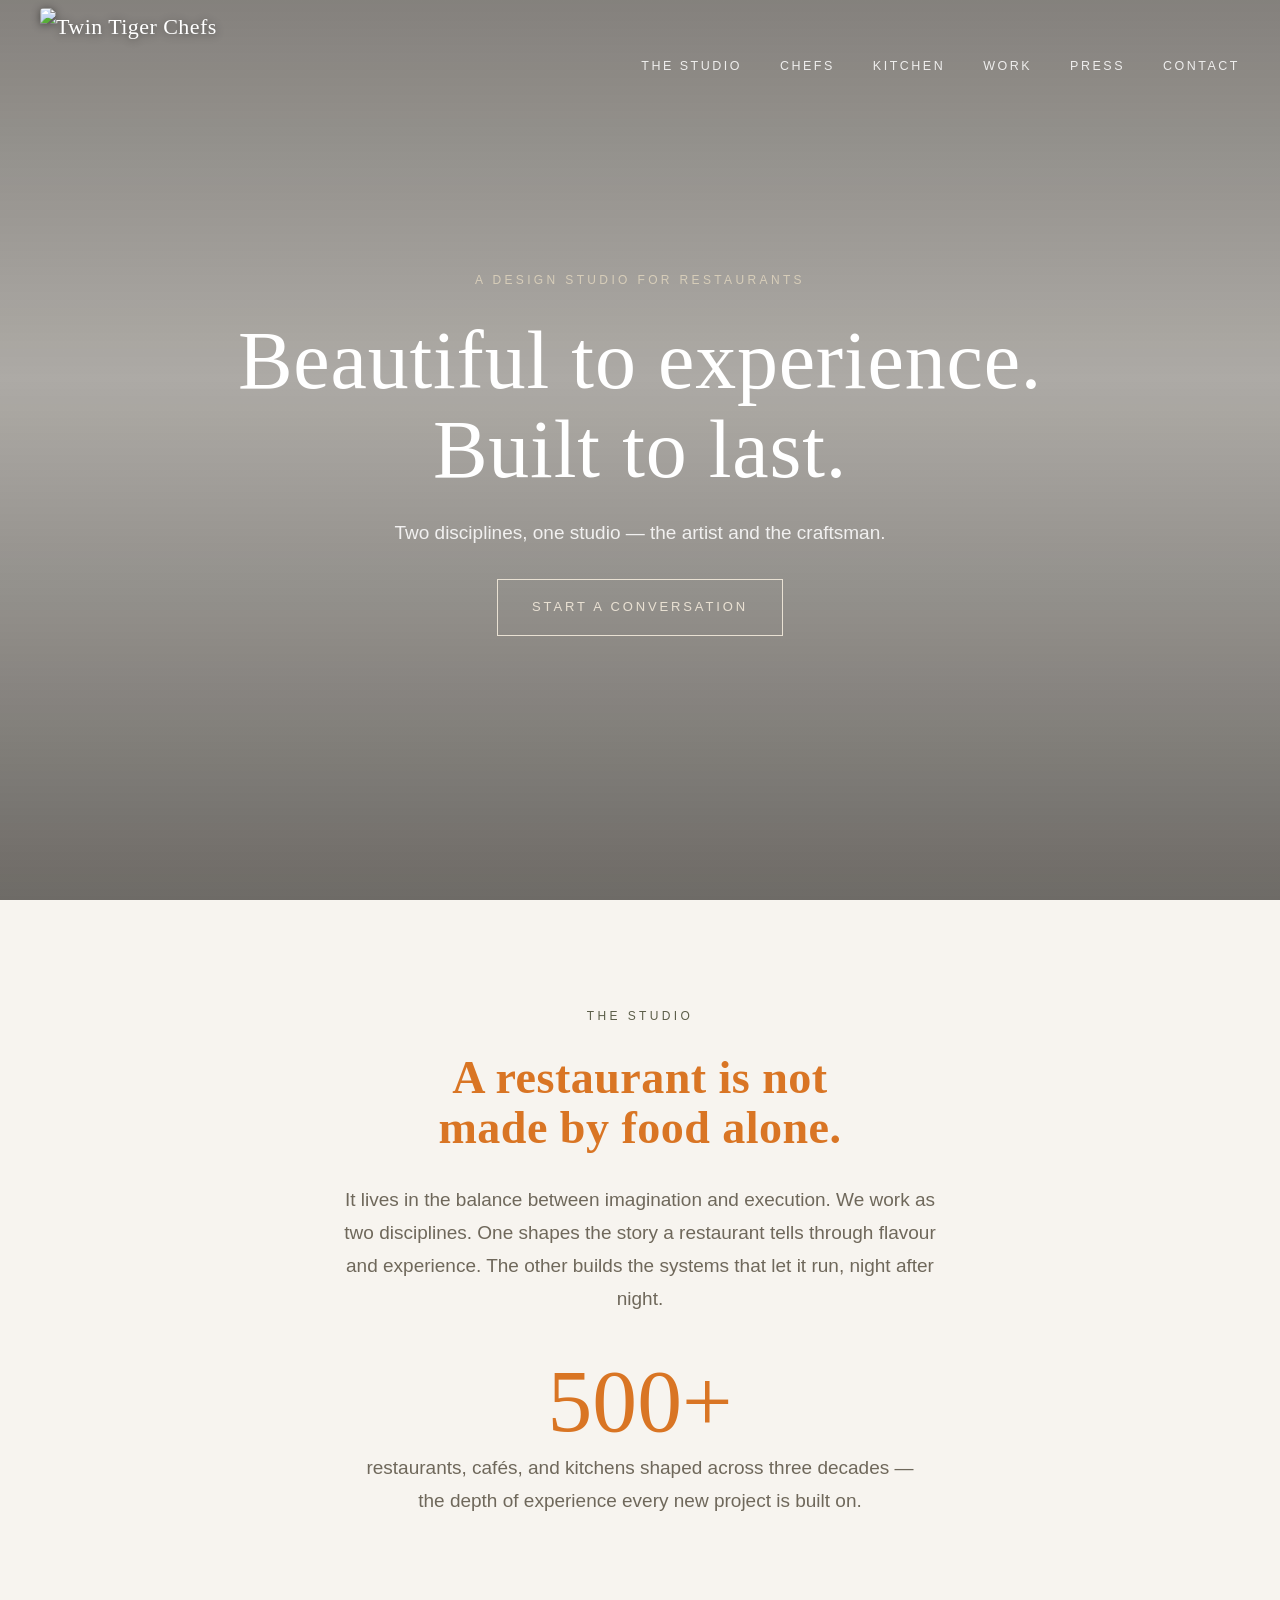
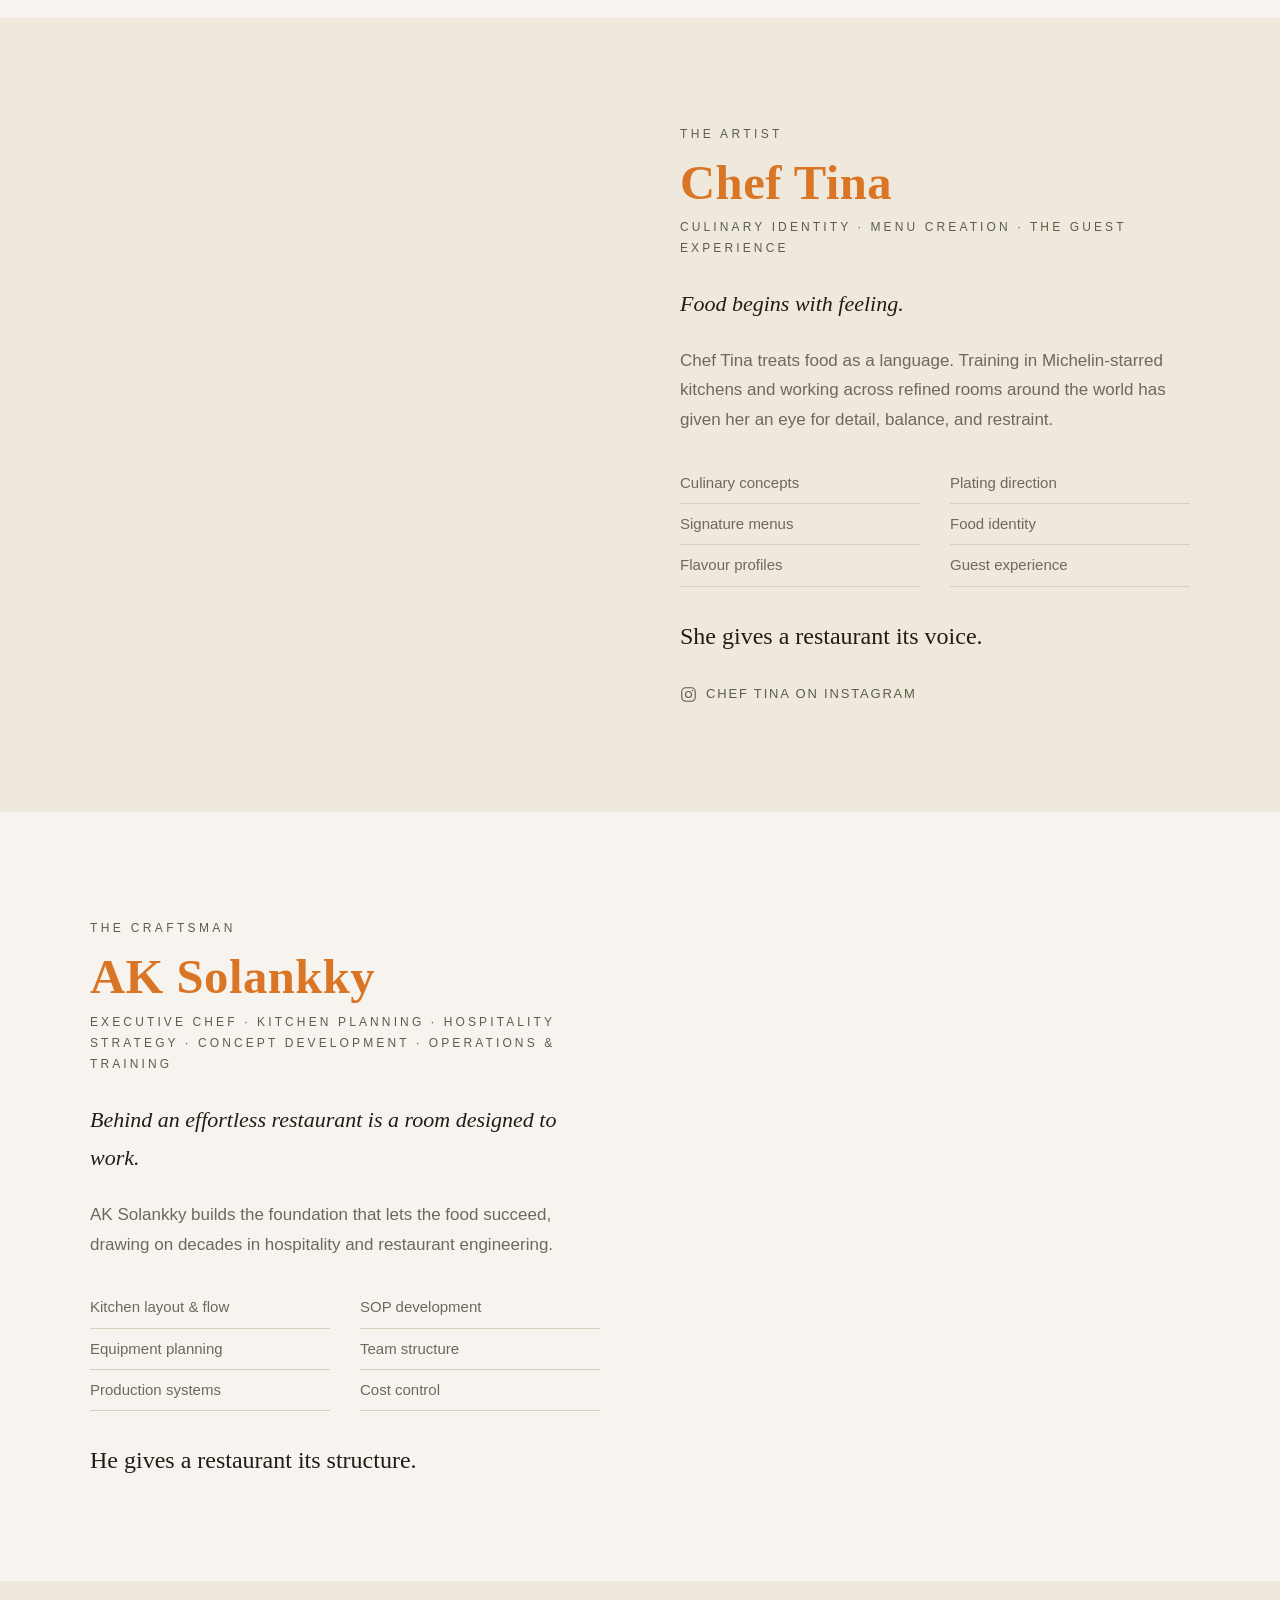
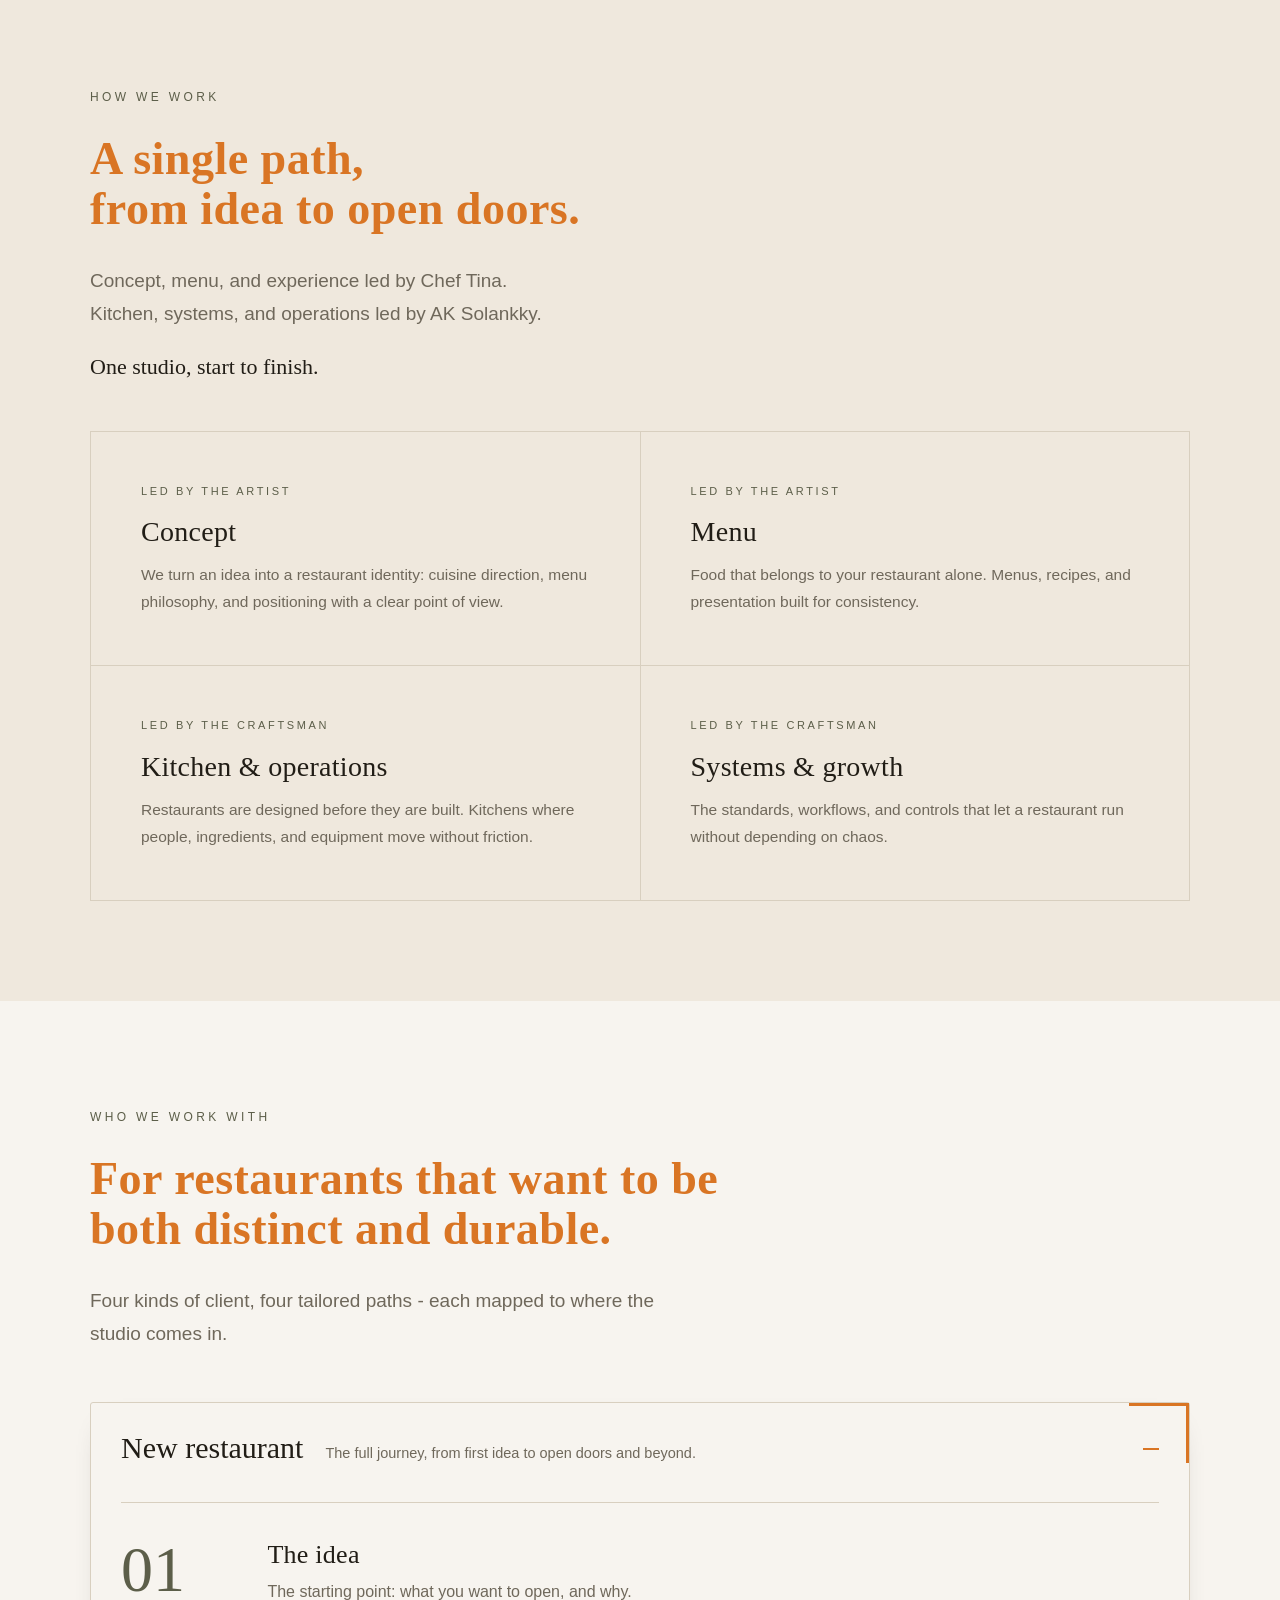
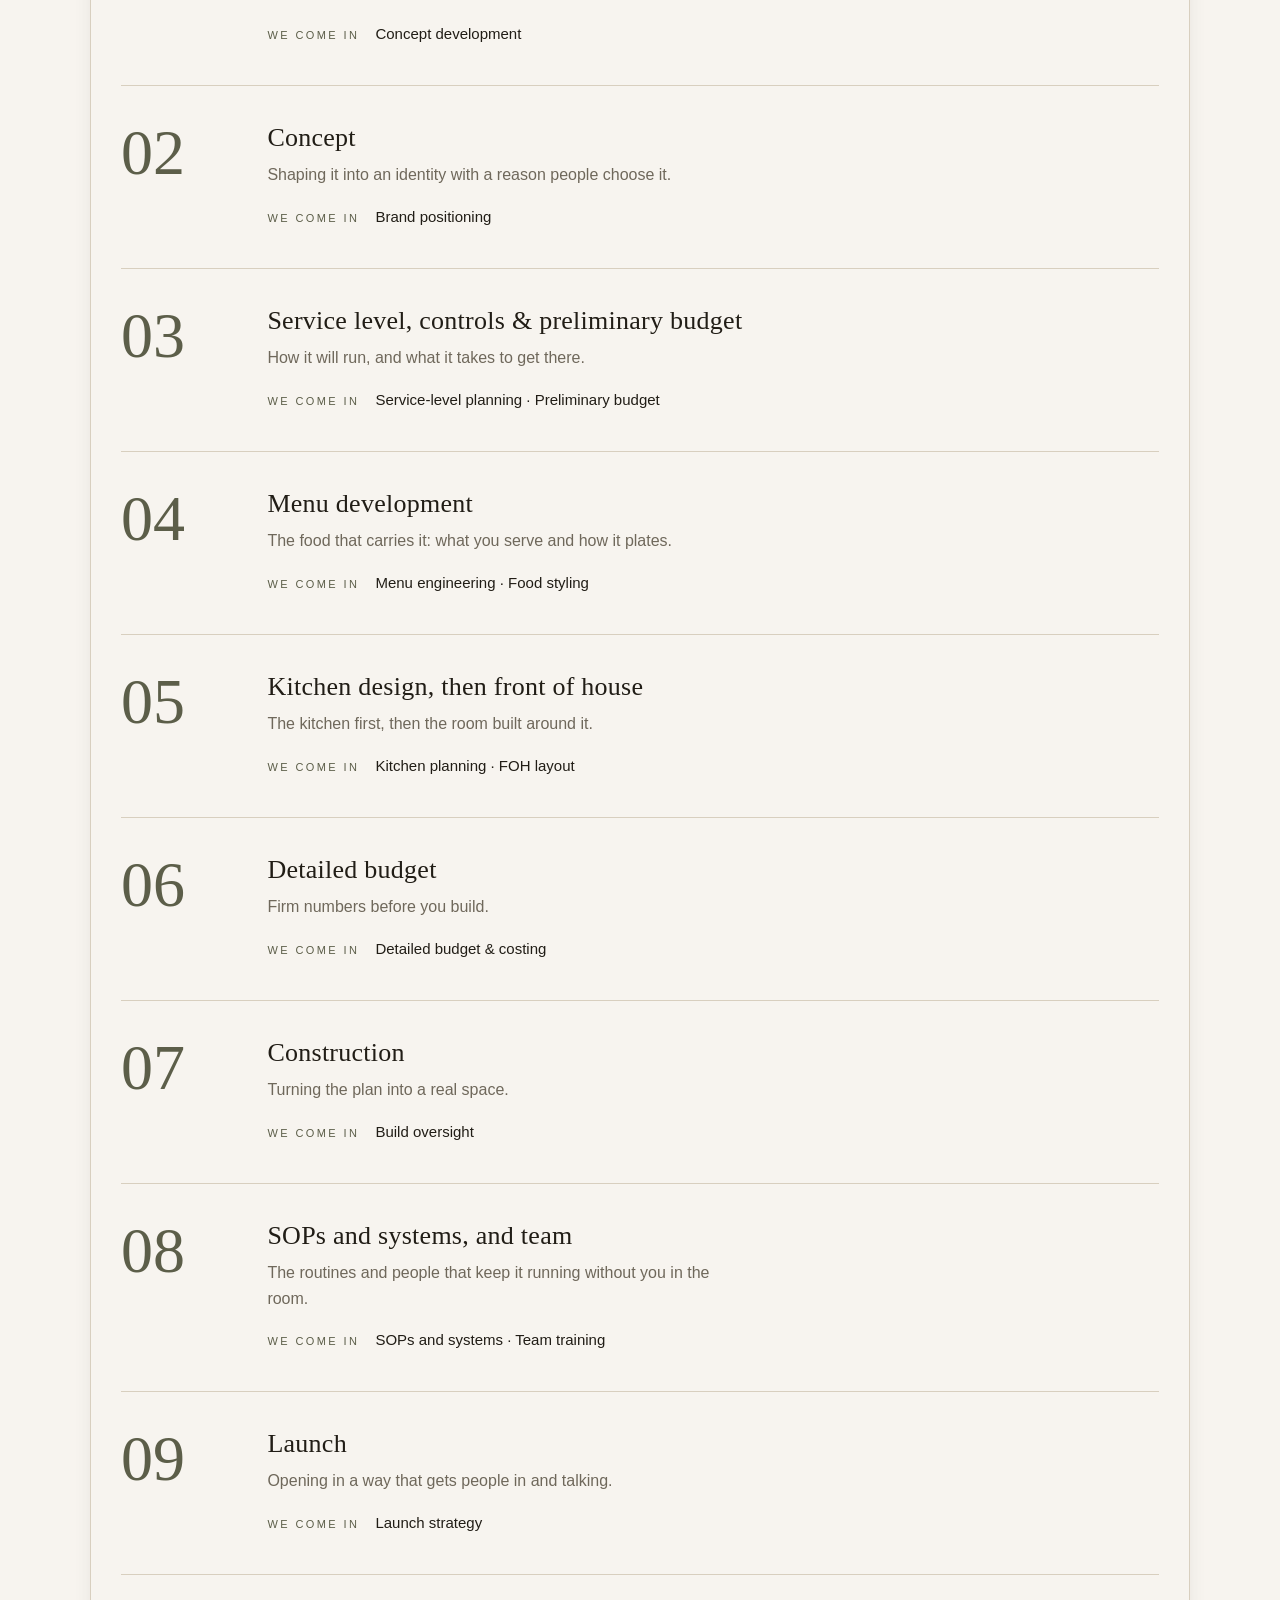
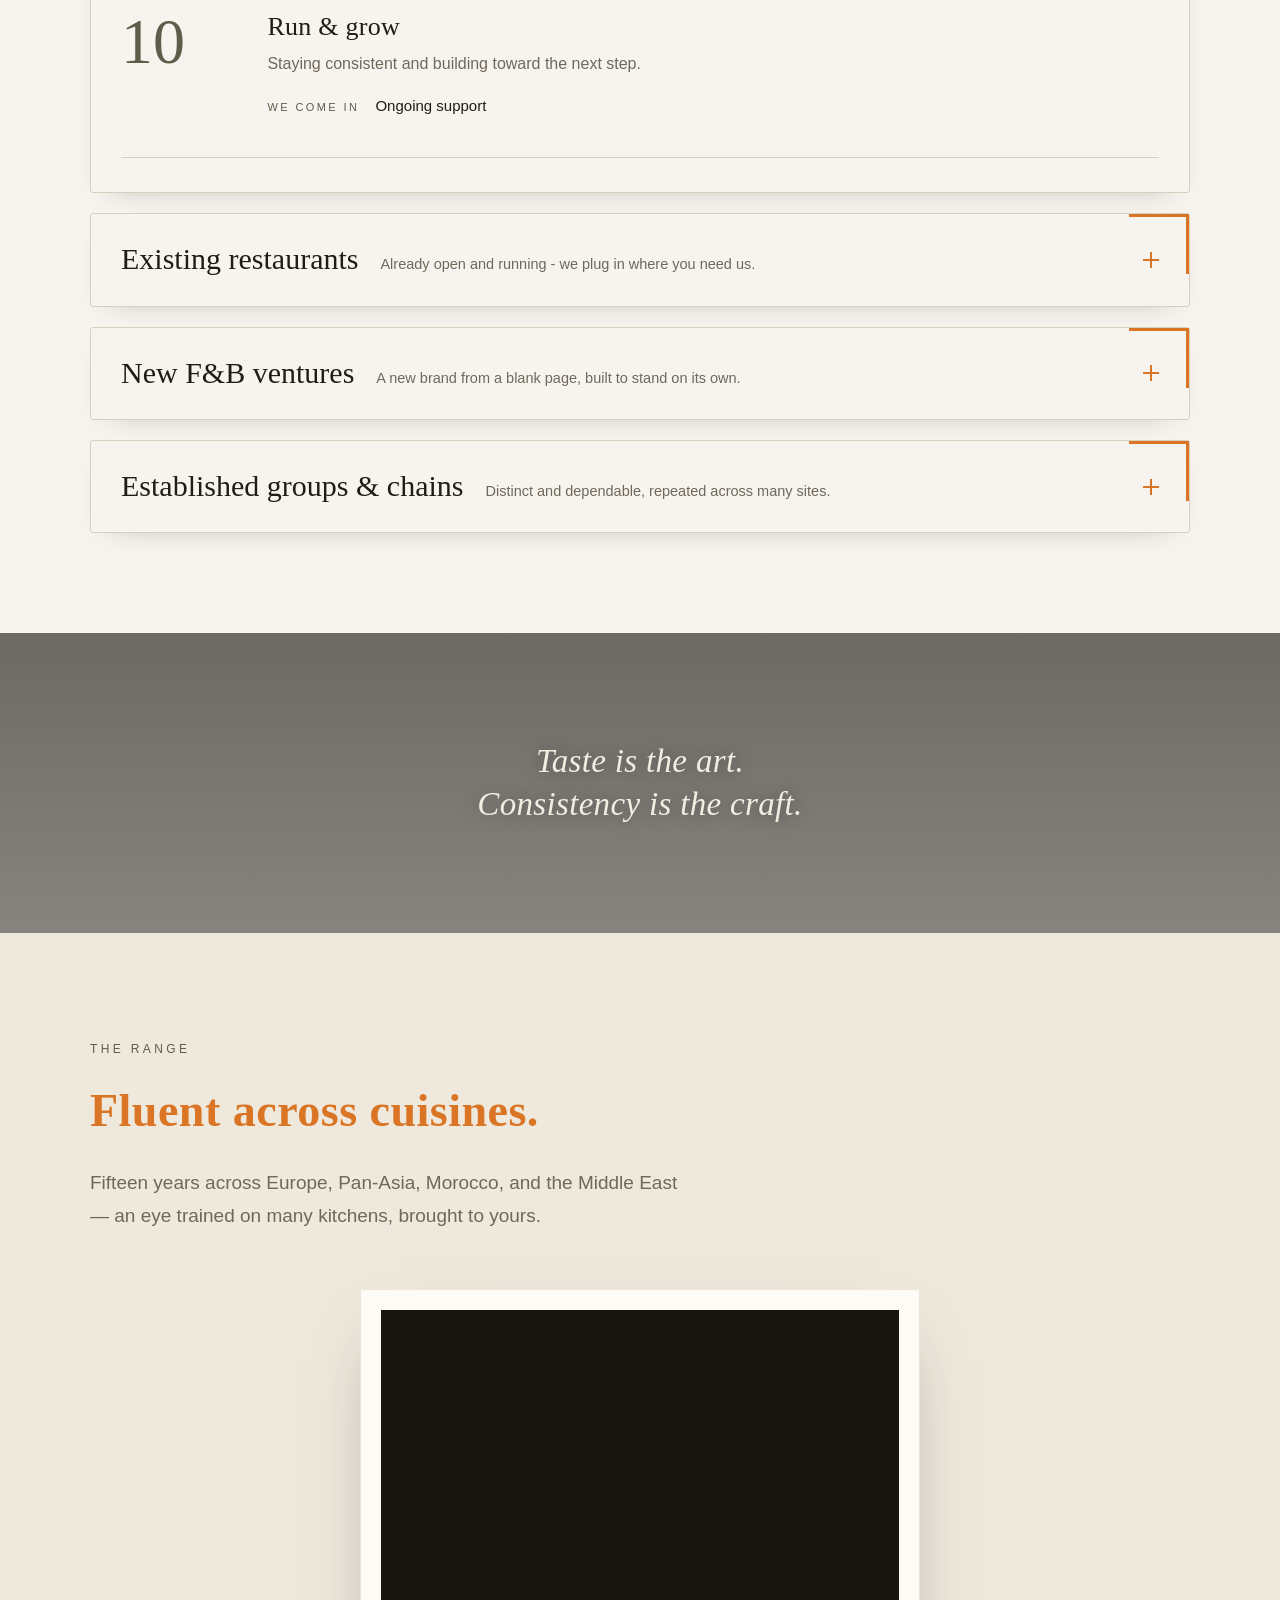
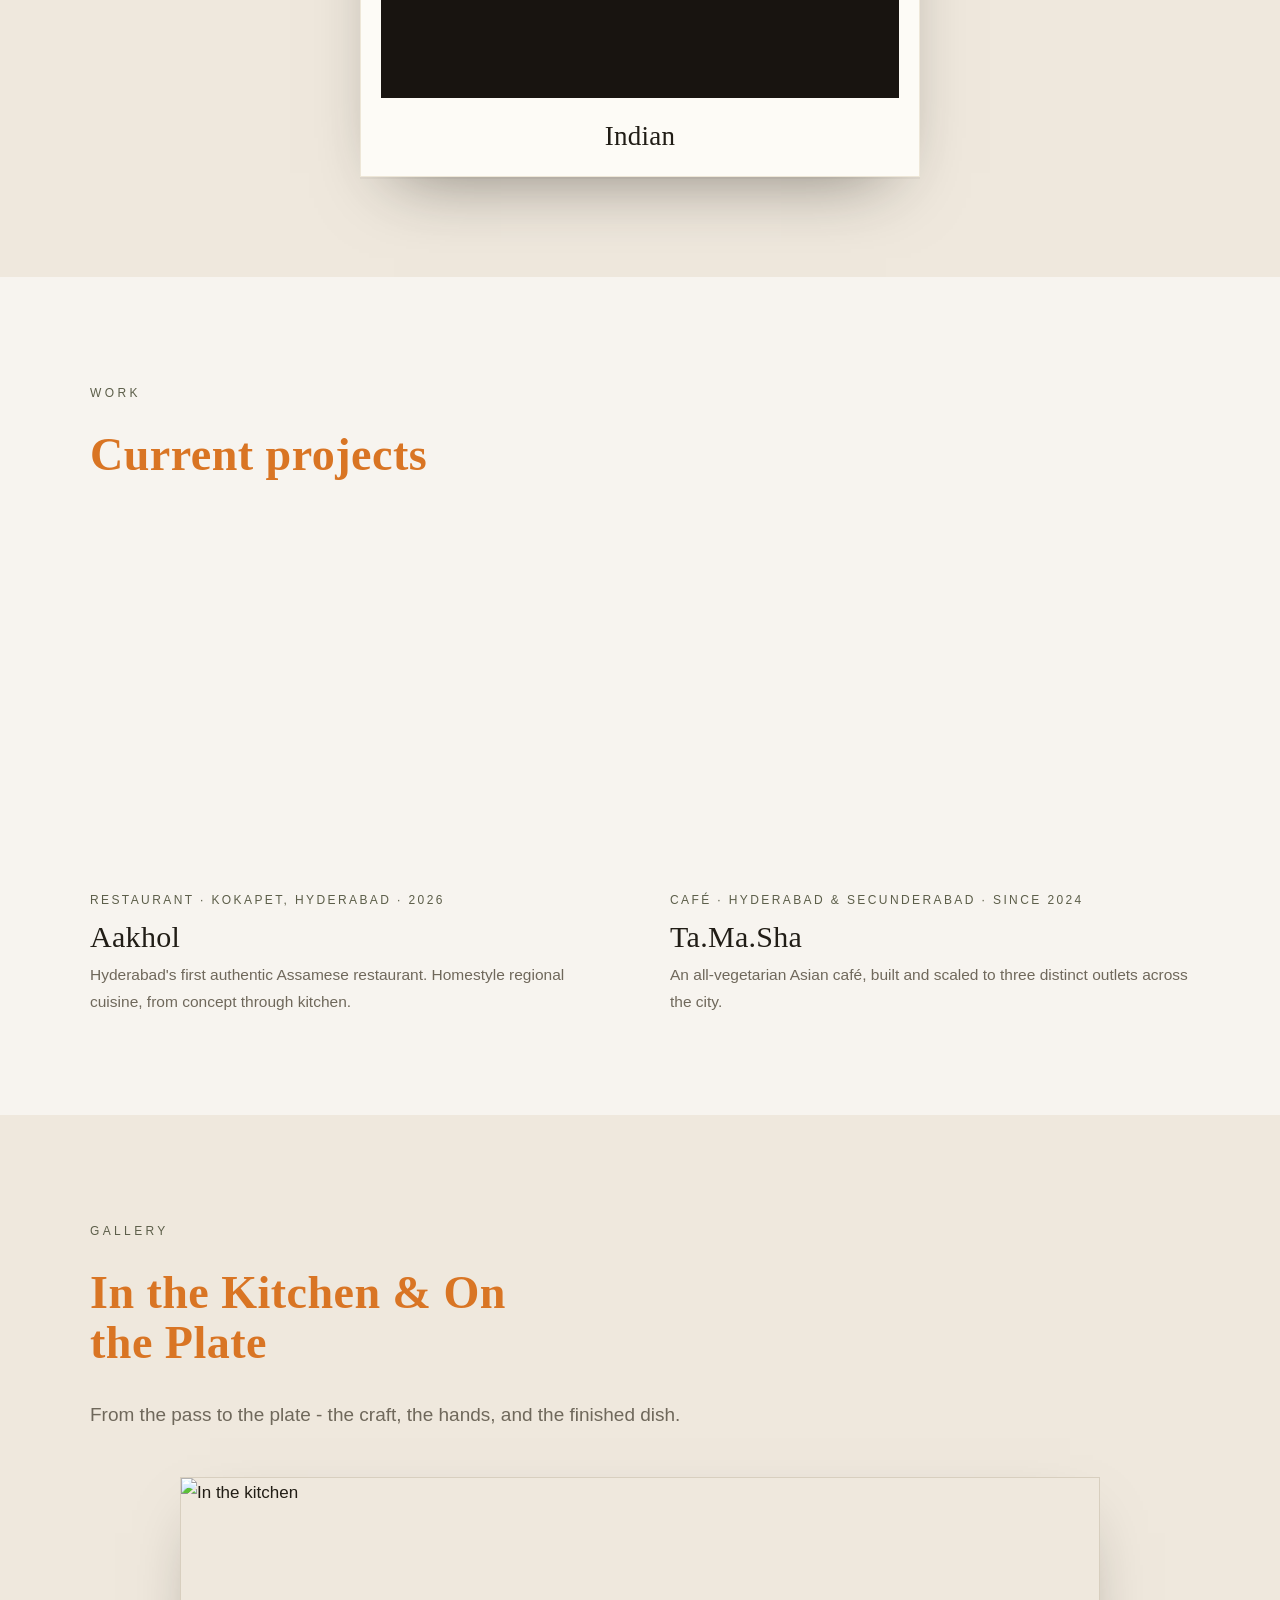
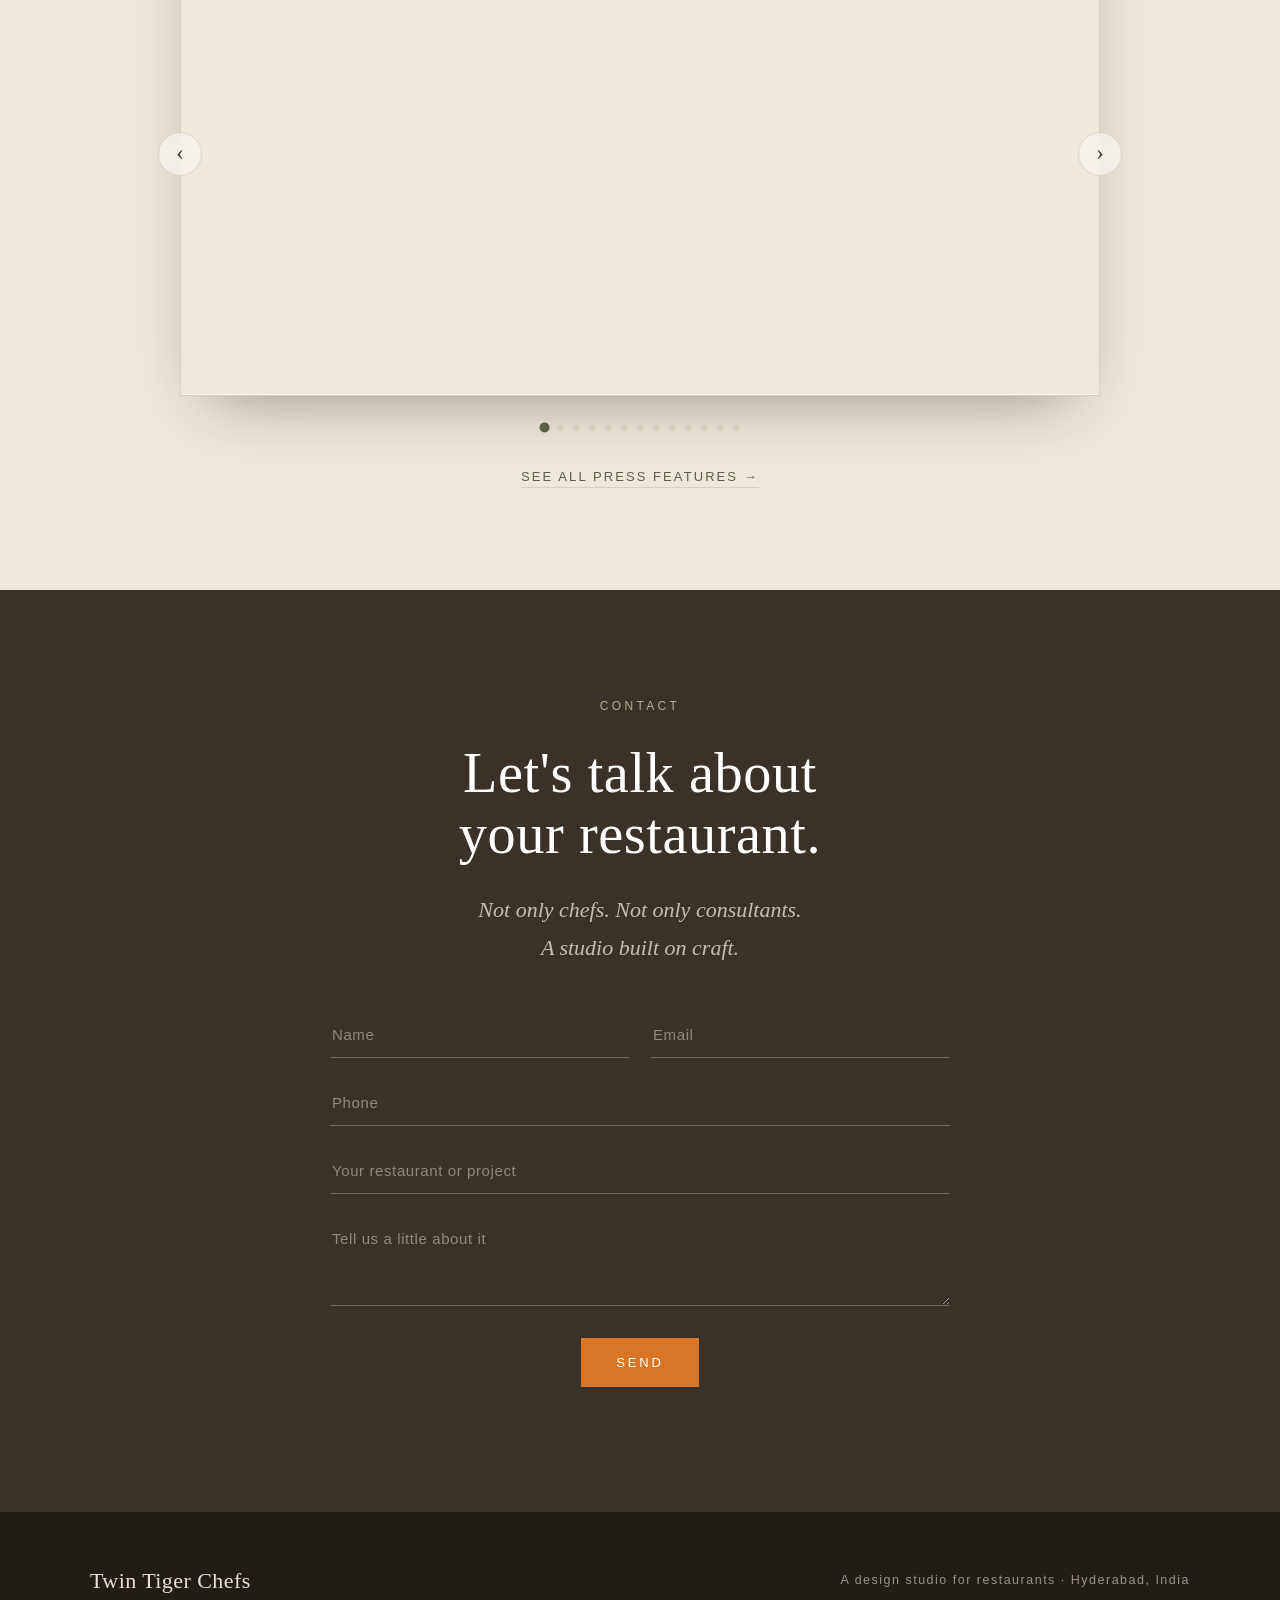
==== index.html @ 83299193 "Add files via upload" ====
<!DOCTYPE html>
<html lang="en" class="no-js">
<head>
<meta charset="utf-8">
<meta name="viewport" content="width=device-width, initial-scale=1">
<title>Twin Tiger Chefs — A design studio for restaurants</title>
<meta name="description" content="Twin Tiger Chefs — a design studio for restaurants. Two disciplines, one studio: the artist and the craftsman.">
<link rel="icon" type="image/png" href="assets/favicon.png">
<link rel="apple-touch-icon" href="assets/favicon.png">
<!-- Open Graph / Twitter card -->
<meta property="og:type" content="website">
<meta property="og:site_name" content="Twin Tiger Chefs">
<meta property="og:title" content="Twin Tiger Chefs — A design studio for restaurants">
<meta property="og:description" content="Two disciplines, one studio — the artist and the craftsman. A design studio for restaurants.">
<meta property="og:url" content="https://akss121275.github.io/twintigerchef/">
<meta property="og:image" content="https://akss121275.github.io/twintigerchef/assets/social-card.jpg">
<meta property="og:image:width" content="1200">
<meta property="og:image:height" content="630">
<meta name="twitter:card" content="summary_large_image">
<meta name="twitter:title" content="Twin Tiger Chefs — A design studio for restaurants">
<meta name="twitter:description" content="Two disciplines, one studio — the artist and the craftsman. A design studio for restaurants.">
<meta name="twitter:image" content="https://akss121275.github.io/twintigerchef/assets/social-card.jpg">
<link rel="stylesheet" href="fonts.css">
<link rel="stylesheet" href="styles.css">
<script>document.documentElement.className='';if(location.search.indexOf('reveal')>-1)document.documentElement.classList.add('reveal-all');</script>
</head>
<body>

<!-- ===== NAV ===== -->
<header class="nav" id="nav">
  <a href="#top" class="brand" aria-label="Twin Tiger Chefs"><img src="assets/logo.png" alt="Twin Tiger Chefs" class="brand-logo"></a>
  <nav class="navlinks">
    <a href="#studio">The Studio</a>
    <div class="navdrop">
      <a href="#tina" class="navdrop-top">Chefs</a>
      <div class="navdrop-menu">
        <a href="#tina">Chef Tina</a>
        <a href="#solanky">AK Solankky</a>
      </div>
    </div>
    <a href="#gallery">Kitchen</a>
    <a href="#work">Work</a>
    <a href="press.html">Press</a>
    <a href="#contact">Contact</a>
  </nav>
</header>

<!-- ===== HERO (carousel) ===== -->
<section class="hero" id="top" style="padding:0">
  <div class="slides" id="heroSlides">
    <div class="slide on" style="background-image:url('assets/hero/h1.jpg')"></div>
    <div class="slide" style="background-image:url('assets/hero/h2.jpg')"></div>
    <div class="slide" style="background-image:url('assets/hero/h3.jpg')"></div>
    <div class="slide" style="background-image:url('assets/hero/h4.jpg')"></div>
    <div class="slide" style="background-image:url('assets/hero/handshake.jpg')"></div>
    <div class="slide" style="background-image:url('assets/hero/feature-1.jpg')"></div>
    <div class="slide" style="background-image:url('assets/hero/feature-2.jpg')"></div>
  </div>
  <div class="veil"></div>
  <div class="wrap">
    <span class="eyebrow">A design studio for restaurants</span>
    <h1>Beautiful to experience.<br>Built to last.</h1>
    <p class="lede">Two disciplines, one studio — the artist and the craftsman.</p>
    <a href="#contact" class="cta light">Start a conversation</a>
  </div>
</section>

<!-- ===== THE STUDIO ===== -->
<section id="studio">
  <div class="wrap lead center reveal">
    <div class="lead-inner">
      <span class="eyebrow">The Studio</span>
      <h2 style="margin-left:auto;margin-right:auto">A restaurant is not made by food alone.</h2>
      <p>It lives in the balance between imagination and execution. We work as two disciplines. One shapes the story a restaurant tells through flavour and experience. The other builds the systems that let it run, night after night.</p>
      <div class="studio-stat">
        <span class="n">500+</span>
        <p>restaurants, cafés, and kitchens shaped across three decades — the depth of experience every new project is built on.</p>
      </div>
    </div>
  </div>
</section>

<!-- ===== THE ARTIST ===== -->
<section id="tina" style="background:var(--sand)">
  <div class="wrap split reveal">
    <div class="media"><div class="ph photo" style="background-image:url('assets/tina.png');background-position:center bottom"></div></div>
    <div class="txt">
      <span class="eyebrow" style="margin-bottom:12px">The Artist</span>
      <h2>Chef Tina</h2>
      <div class="role">Culinary identity · Menu creation · The guest experience</div>
      <p class="kicker">Food begins with feeling.</p>
      <p>Chef Tina treats food as a language. Training in Michelin-starred kitchens and working across refined rooms around the world has given her an eye for detail, balance, and restraint.</p>
      <ul>
        <li>Culinary concepts</li>
        <li>Signature menus</li>
        <li>Flavour profiles</li>
        <li>Plating direction</li>
        <li>Food identity</li>
        <li>Guest experience</li>
      </ul>
      <p class="close">She gives a restaurant its voice.</p>
      <a class="ig-link" href="https://www.instagram.com/restaurant_swot.team" target="_blank" rel="noopener" aria-label="Chef Tina on Instagram">
        <svg viewBox="0 0 24 24" width="17" height="17" fill="none" stroke="currentColor" stroke-width="1.6" stroke-linecap="round" stroke-linejoin="round" aria-hidden="true"><rect x="2.5" y="2.5" width="19" height="19" rx="5.5"/><circle cx="12" cy="12" r="4.2"/><circle cx="17.6" cy="6.4" r="1.15" fill="currentColor" stroke="none"/></svg>
        <span>Chef Tina on Instagram</span>
      </a>
    </div>
  </div>
</section>

<!-- ===== THE CRAFTSMAN ===== -->
<section id="solanky">
  <div class="wrap split alt reveal">
    <div class="media"><div class="ph photo" style="background-image:url('assets/solankky.png');background-position:center bottom"></div></div>
    <div class="txt">
      <span class="eyebrow" style="margin-bottom:12px">The Craftsman</span>
      <h2>AK Solankky</h2>
      <div class="role">Executive chef · Kitchen planning · Hospitality strategy · Concept development · Operations &amp; training</div>
      <p class="kicker">Behind an effortless restaurant is a room designed to work.</p>
      <p>AK Solankky builds the foundation that lets the food succeed, drawing on decades in hospitality and restaurant engineering.</p>
      <ul>
        <li>Kitchen layout &amp; flow</li>
        <li>Equipment planning</li>
        <li>Production systems</li>
        <li>SOP development</li>
        <li>Team structure</li>
        <li>Cost control</li>
      </ul>
      <p class="close">He gives a restaurant its structure.</p>
    </div>
  </div>
</section>

<!-- ===== HOW WE WORK / WHAT WE DO (merged) ===== -->
<section id="how" style="background:var(--sand)">
  <div class="wrap">
    <div class="lead reveal"><span class="eyebrow">How We Work</span>
      <h2>A single path,<br>from idea to open doors.</h2>
      <p>Concept, menu, and experience led by Chef Tina.<br><span style="white-space:nowrap">Kitchen, systems, and operations led by AK Solankky.</span></p>
      <p class="lead-close">One studio, start to finish.</p>
    </div>
    <div class="svc reveal">
      <div class="cell"><div class="lead-by">Led by the artist</div><h3>Concept</h3><p>We turn an idea into a restaurant identity: cuisine direction, menu philosophy, and positioning with a clear point of view.</p></div>
      <div class="cell"><div class="lead-by">Led by the artist</div><h3>Menu</h3><p>Food that belongs to your restaurant alone. Menus, recipes, and presentation built for consistency.</p></div>
      <div class="cell"><div class="lead-by">Led by the craftsman</div><h3>Kitchen &amp; operations</h3><p>Restaurants are designed before they are built. Kitchens where people, ingredients, and equipment move without friction.</p></div>
      <div class="cell"><div class="lead-by">Led by the craftsman</div><h3>Systems &amp; growth</h3><p>The standards, workflows, and controls that let a restaurant run without depending on chaos.</p></div>
    </div>
  </div>
</section>

<!-- ===== WHO WE WORK WITH ===== -->
<section id="who">
  <div class="wrap">
    <div class="lead reveal"><span class="eyebrow">Who We Work With</span>
      <h2>For restaurants that want to be<br>both distinct and durable.</h2>
      <p>Four kinds of client, four tailored paths - each mapped to where the studio comes in.</p>
    </div>
    <div class="clients reveal">
    <details class="client" open>
      <summary class="client-head">
        <span class="ctag">New restaurant</span>
        <span class="cintro">The full journey, from first idea to open doors and beyond.</span>
        <span class="cmark" aria-hidden="true"></span>
      </summary>
      <div class="client-body">
      <div class="roadmap">
        <div class="rstage reveal">
          <div class="rnum">01</div>
          <div class="rstage-body">
            <h3>The idea</h3>
            <p>The starting point: what you want to open, and why.</p>
            <div class="rcomein"><span class="rlabel">We come in</span>Concept development</div>
          </div>
        </div>
        <div class="rstage reveal">
          <div class="rnum">02</div>
          <div class="rstage-body">
            <h3>Concept</h3>
            <p>Shaping it into an identity with a reason people choose it.</p>
            <div class="rcomein"><span class="rlabel">We come in</span>Brand positioning</div>
          </div>
        </div>
        <div class="rstage reveal">
          <div class="rnum">03</div>
          <div class="rstage-body">
            <h3>Service level, controls &amp; preliminary budget</h3>
            <p>How it will run, and what it takes to get there.</p>
            <div class="rcomein"><span class="rlabel">We come in</span>Service-level planning &middot; Preliminary budget</div>
          </div>
        </div>
        <div class="rstage reveal">
          <div class="rnum">04</div>
          <div class="rstage-body">
            <h3>Menu development</h3>
            <p>The food that carries it: what you serve and how it plates.</p>
            <div class="rcomein"><span class="rlabel">We come in</span>Menu engineering &middot; Food styling</div>
          </div>
        </div>
        <div class="rstage reveal">
          <div class="rnum">05</div>
          <div class="rstage-body">
            <h3>Kitchen design, then front of house</h3>
            <p>The kitchen first, then the room built around it.</p>
            <div class="rcomein"><span class="rlabel">We come in</span>Kitchen planning &middot; FOH layout</div>
          </div>
        </div>
        <div class="rstage reveal">
          <div class="rnum">06</div>
          <div class="rstage-body">
            <h3>Detailed budget</h3>
            <p>Firm numbers before you build.</p>
            <div class="rcomein"><span class="rlabel">We come in</span>Detailed budget &amp; costing</div>
          </div>
        </div>
        <div class="rstage reveal">
          <div class="rnum">07</div>
          <div class="rstage-body">
            <h3>Construction</h3>
            <p>Turning the plan into a real space.</p>
            <div class="rcomein"><span class="rlabel">We come in</span>Build oversight</div>
          </div>
        </div>
        <div class="rstage reveal">
          <div class="rnum">08</div>
          <div class="rstage-body">
            <h3>SOPs and systems, and team</h3>
            <p>The routines and people that keep it running without you in the room.</p>
            <div class="rcomein"><span class="rlabel">We come in</span>SOPs and systems &middot; Team training</div>
          </div>
        </div>
        <div class="rstage reveal">
          <div class="rnum">09</div>
          <div class="rstage-body">
            <h3>Launch</h3>
            <p>Opening in a way that gets people in and talking.</p>
            <div class="rcomein"><span class="rlabel">We come in</span>Launch strategy</div>
          </div>
        </div>
        <div class="rstage reveal">
          <div class="rnum">10</div>
          <div class="rstage-body">
            <h3>Run &amp; grow</h3>
            <p>Staying consistent and building toward the next step.</p>
            <div class="rcomein"><span class="rlabel">We come in</span>Ongoing support</div>
          </div>
        </div>
      </div>
      </div>
    </details>
    <details class="client">
      <summary class="client-head">
        <span class="ctag">Existing restaurants</span>
        <span class="cintro">Already open and running - we plug in where you need us.</span>
        <span class="cmark" aria-hidden="true"></span>
      </summary>
      <div class="client-body">
      <div class="areas-label"><span class="rlabel">Areas where we come in</span></div>
      <ul class="areas">
          <li><span class="area-name">Menu refresh &amp; engineering</span><span class="area-note">Tighten what you serve and how it plates.</span></li>
          <li><span class="area-name">Kitchen &amp; operations</span><span class="area-note">Smooth out the room during service.</span></li>
          <li><span class="area-name">SOPs and systems</span><span class="area-note">The routines that hold standards.</span></li>
          <li><span class="area-name">Team training</span><span class="area-note">Lift the team already in place.</span></li>
          <li><span class="area-name">Ongoing support</span><span class="area-note">A studio on call as you grow.</span></li>
      </ul>
      </div>
    </details>
    <details class="client">
      <summary class="client-head">
        <span class="ctag">New F&amp;B ventures</span>
        <span class="cintro">A new brand from a blank page, built to stand on its own.</span>
        <span class="cmark" aria-hidden="true"></span>
      </summary>
      <div class="client-body">
      <div class="roadmap">
        <div class="rstage reveal">
          <div class="rnum">01</div>
          <div class="rstage-body">
            <h3>The idea</h3>
            <p>A new food or beverage venture, from a blank page.</p>
            <div class="rcomein"><span class="rlabel">We come in</span>Concept development</div>
          </div>
        </div>
        <div class="rstage reveal">
          <div class="rnum">02</div>
          <div class="rstage-body">
            <h3>Concept</h3>
            <p>A brand and positioning that can stand on its own.</p>
            <div class="rcomein"><span class="rlabel">We come in</span>Brand positioning</div>
          </div>
        </div>
        <div class="rstage reveal">
          <div class="rnum">03</div>
          <div class="rstage-body">
            <h3>Model, controls &amp; preliminary budget</h3>
            <p>How the venture operates, and what it takes to start.</p>
            <div class="rcomein"><span class="rlabel">We come in</span>Service-level planning &middot; Preliminary budget</div>
          </div>
        </div>
        <div class="rstage reveal">
          <div class="rnum">04</div>
          <div class="rstage-body">
            <h3>Menu development</h3>
            <p>The product at the centre of the venture.</p>
            <div class="rcomein"><span class="rlabel">We come in</span>Menu engineering &middot; Food styling</div>
          </div>
        </div>
        <div class="rstage reveal">
          <div class="rnum">05</div>
          <div class="rstage-body">
            <h3>Kitchen design, then front of house</h3>
            <p>Spaces built for the format.</p>
            <div class="rcomein"><span class="rlabel">We come in</span>Kitchen planning &middot; FOH layout</div>
          </div>
        </div>
        <div class="rstage reveal">
          <div class="rnum">06</div>
          <div class="rstage-body">
            <h3>Detailed budget</h3>
            <p>Firm numbers before the build.</p>
            <div class="rcomein"><span class="rlabel">We come in</span>Detailed budget &amp; costing</div>
          </div>
        </div>
        <div class="rstage reveal">
          <div class="rnum">07</div>
          <div class="rstage-body">
            <h3>Build-out</h3>
            <p>Bringing the first site to life.</p>
            <div class="rcomein"><span class="rlabel">We come in</span>Build oversight</div>
          </div>
        </div>
        <div class="rstage reveal">
          <div class="rnum">08</div>
          <div class="rstage-body">
            <h3>SOPs and systems, and team</h3>
            <p>Standards and a team built to scale.</p>
            <div class="rcomein"><span class="rlabel">We come in</span>SOPs and systems &middot; Team training</div>
          </div>
        </div>
        <div class="rstage reveal">
          <div class="rnum">09</div>
          <div class="rstage-body">
            <h3>Launch</h3>
            <p>A launch that lands the brand.</p>
            <div class="rcomein"><span class="rlabel">We come in</span>Launch strategy</div>
          </div>
        </div>
        <div class="rstage reveal">
          <div class="rnum">10</div>
          <div class="rstage-body">
            <h3>Run &amp; grow</h3>
            <p>Proving the format and preparing to expand.</p>
            <div class="rcomein"><span class="rlabel">We come in</span>Ongoing support</div>
          </div>
        </div>
      </div>
      </div>
    </details>
    <details class="client">
      <summary class="client-head">
        <span class="ctag">Established groups &amp; chains</span>
        <span class="cintro">Distinct and dependable, repeated across many sites.</span>
        <span class="cmark" aria-hidden="true"></span>
      </summary>
      <div class="client-body">
      <div class="areas-label"><span class="rlabel">Where we can help</span></div>
      <ul class="areas">
          <li><span class="area-name">Concept &amp; brand for new formats</span><span class="area-note">New ideas that fit the group.</span></li>
          <li><span class="area-name">Menu systems across outlets</span><span class="area-note">Consistency at scale.</span></li>
          <li><span class="area-name">Kitchen design standards</span><span class="area-note">Repeatable across sites.</span></li>
          <li><span class="area-name">SOPs and systems</span><span class="area-note">One operating standard, many locations.</span></li>
          <li><span class="area-name">Team training &amp; rollout</span><span class="area-note">Bring new sites up to standard.</span></li>
          <li><span class="area-name">Ongoing support &amp; expansion</span><span class="area-note">A partner through growth.</span></li>
      </ul>
      </div>
    </details>
    </div>
  </div>
</section>

<!-- ===== TEXTURE BREAK ===== -->
<div class="texture" style="background-image:url('assets/texture/plating.jpg')">
  <div class="line"><span>Taste is the art. Consistency is the craft.</span></div>
</div>


<!-- ===== CUISINES ===== -->
<section id="cuisines" style="background:var(--sand)">
  <div class="wrap">
    <div class="lead reveal"><span class="eyebrow">The Range</span>
      <h2>Fluent across cuisines.</h2>
      <p>Fifteen years across Europe, Pan-Asia, Morocco, and the Middle East — an eye trained on many kitchens, brought to yours.</p>
    </div>
    <div class="polaroid reveal" id="cuisineShow">
      <div class="pola-window">
        <div class="cslide on" style="background-image:url('assets/cuisine/asian.jpg');background-position:72% center"></div>
        <div class="cslide" style="background-image:url('assets/cuisine/indian.jpg')"></div>
        <div class="cslide" style="background-image:url('assets/cuisine/korean.jpg')"></div>
        <div class="cslide" style="background-image:url('assets/cuisine/moroccan.jpg')"></div>
        <div class="cslide" style="background-image:url('assets/cuisine/italian.jpg')"></div>
        <div class="cslide" style="background-image:url('assets/cuisine/continental.jpg')"></div>
      </div>
      <div class="pola-caption">
        <span class="cname on">Pan-Asian</span>
        <span class="cname">Indian</span>
        <span class="cname">Korean</span>
        <span class="cname">Moroccan &amp; Arabic</span>
        <span class="cname">Italian</span>
        <span class="cname">Continental</span>
      </div>
    </div>
  </div>
</section>

<!-- ===== WORK / PORTFOLIO ===== -->
<section id="work">
  <div class="wrap">
    <div class="lead reveal"><span class="eyebrow">Work</span>
      <h2>Current projects</h2>
    </div>
    <div class="projects">
      <div class="project reveal">
        <div class="ph photo" style="background-image:url('assets/aakhol.jpg');background-position:center"></div>
        <div class="meta">Restaurant · Kokapet, Hyderabad · 2026</div>
        <h3>Aakhol</h3>
        <p>Hyderabad's first authentic Assamese restaurant. Homestyle regional cuisine, from concept through kitchen.</p>
      </div>
      <div class="project reveal">
        <div class="ph photo" style="background-image:url('assets/tamasha.jpg');background-position:center"></div>
        <div class="meta">Café · Hyderabad &amp; Secunderabad · since 2024</div>
        <h3>Ta.Ma.Sha</h3>
        <p>An all-vegetarian Asian café, built and scaled to three distinct outlets across the city.</p>
      </div>
    </div>
  </div>
</section>

<!-- ===== GALLERY: In the Kitchen & On the Plate (merged carousel) ===== -->
<section id="workgallery" style="background:var(--sand)">
  <div class="wrap">
    <div class="lead reveal"><span class="eyebrow">Gallery</span>
      <h2>In the Kitchen &amp; On the Plate</h2>
      <p>From the pass to the plate - the craft, the hands, and the finished dish.</p>
    </div>
    <div class="wgal reveal" id="wgal">
      <div class="wgal-viewport">
        <div class="wgal-track" id="wgalTrack">
          <div class="wgal-slide"><img src="assets/kitchen/k1.jpg" alt="In the kitchen" loading="lazy"></div>
          <div class="wgal-slide"><img src="assets/kitchen/k2.jpg" alt="In the kitchen" loading="lazy"></div>
          <div class="wgal-slide"><img src="assets/kitchen/k3.jpg" alt="In the kitchen" loading="lazy"></div>
          <div class="wgal-slide"><img src="assets/kitchen/k4.jpg" alt="In the kitchen" loading="lazy"></div>
          <div class="wgal-slide"><img src="assets/kitchen/k5.jpg" alt="In the kitchen" loading="lazy"></div>
          <div class="wgal-slide"><img src="assets/kitchen/k6.jpg" alt="In the kitchen" loading="lazy"></div>
          <div class="wgal-slide"><img src="assets/kitchen/k7.jpg" alt="In the kitchen" loading="lazy"></div>
          <div class="wgal-slide"><img src="assets/kitchen/k8.jpg" alt="In the kitchen" loading="lazy"></div>
          <div class="wgal-slide"><img src="assets/kitchen/k9.jpg" alt="In the kitchen" loading="lazy"></div>
          <div class="wgal-slide"><img src="assets/plate/p1.jpg" alt="Signature plate" loading="lazy"></div>
          <div class="wgal-slide"><img src="assets/plate/p2.jpg" alt="Signature plate" loading="lazy"></div>
          <div class="wgal-slide"><img src="assets/plate/p3.jpg" alt="Signature plate" loading="lazy"></div>
          <div class="wgal-slide"><img src="assets/plate/p4.jpg" alt="Signature plate" loading="lazy"></div>
        </div>
      </div>
      <button class="wgal-arrow prev" id="wgalPrev" type="button" aria-label="Previous slide">&#8249;</button>
      <button class="wgal-arrow next" id="wgalNext" type="button" aria-label="Next slide">&#8250;</button>
      <div class="wgal-dots" id="wgalDots" aria-hidden="true"></div>
    </div>
    <p class="wgal-more"><a href="press.html">See all press features &#8594;</a></p>
  </div>
</section>

<!-- ===== CONTACT ===== -->
<section id="contact" class="contact">
  <div class="wrap reveal">
    <span class="eyebrow" style="color:#b7ad96">Contact</span>
    <h2>Let's talk about your restaurant.</h2>
    <p class="manifesto">Not only chefs. Not only consultants.<br>A studio built on craft.</p>
    <!-- ===== WEB3FORMS: get a free access key at web3forms.com (just enter your email), then paste it below over 2ed659d3-a5d4-429e-8fe5-64a777c4c9af ===== -->
    <form class="form" id="contactForm" action="https://api.web3forms.com/submit" method="POST">
      <!-- Paste your Web3Forms access key here, replacing 2ed659d3-a5d4-429e-8fe5-64a777c4c9af -->
      <input type="hidden" name="access_key" value="2ed659d3-a5d4-429e-8fe5-64a777c4c9af">
      <input type="hidden" name="subject" value="New enquiry from Twin Tiger Chefs website">
      <input type="text" name="name" placeholder="Name" required>
      <input type="email" name="email" placeholder="Email" required>
      <input type="tel" class="full" name="phone" placeholder="Phone" required>
      <input type="text" class="full" name="project" placeholder="Your restaurant or project">
      <textarea class="full" name="message" placeholder="Tell us a little about it" required></textarea>
      <!-- Honeypot spam filter — real visitors never see this; leave it empty -->
      <input type="checkbox" name="botcheck" style="display:none" tabindex="-1" autocomplete="off">
      <button class="cta light submit" type="submit">Send</button>
    </form>
    <p class="form-status" id="formStatus" role="status" aria-live="polite"></p>
  </div>
</section>

<!-- ===== FOOTER ===== -->
<footer class="foot">
  <div class="wrap">
    <span class="brand" data-brand>Twin Tiger Chefs</span>
    <span class="meta">A design studio for restaurants · Hyderabad, India</span>
  </div>
</footer>

<script>
// Single place to change the public brand name:
var BRAND = "Twin Tiger Chefs";
document.querySelectorAll('[data-brand]').forEach(function(el){el.textContent=BRAND;});
document.title = BRAND + " — A design studio for restaurants";

// Solidify nav on scroll
var nav=document.getElementById('nav');
function onScroll(){ if(window.scrollY>60) nav.classList.add('solid'); else nav.classList.remove('solid'); }
onScroll(); window.addEventListener('scroll',onScroll,{passive:true});

// Slow, soft cross-fade carousels (hero + cuisines)
function initCarousel(slideSel, param, interval){
  var slides=Array.prototype.slice.call(document.querySelectorAll(slideSel));
  if(slides.length<2) return;
  var m=location.search.match(new RegExp('[?&]'+param+'=(\\d+)'));
  if(m){ // forced single slide (for capture) — no auto-advance
    var f=Math.max(0,Math.min(slides.length-1,parseInt(m[1],10)));
    slides.forEach(function(s,j){s.classList.toggle('on',j===f);});
    return;
  }
  var i=0;
  setInterval(function(){
    slides[i].classList.remove('on');
    i=(i+1)%slides.length;
    slides[i].classList.add('on');
  },interval);
}
initCarousel('#heroSlides .slide','slide',6000);

// Range polaroid — one cuisine at a time (photo + name change together)
(function(){
  var slides=Array.prototype.slice.call(document.querySelectorAll('#cuisineShow .cslide'));
  var names=Array.prototype.slice.call(document.querySelectorAll('#cuisineShow .cname'));
  if(slides.length<2) return;
  var m=location.search.match(/[?&]cuisine=(\d+)/);
  if(m){ var f=Math.max(0,Math.min(slides.length-1,parseInt(m[1],10)));
    slides.forEach(function(s,j){s.classList.toggle('on',j===f);});
    names.forEach(function(s,j){s.classList.toggle('on',j===f);}); return; }
  var i=0;
  setInterval(function(){
    slides[i].classList.remove('on'); names[i].classList.remove('on');
    i=(i+1)%slides.length;
    slides[i].classList.add('on'); names[i].classList.add('on');
  },4200);
})();

// Selected-work sliding carousel — auto-advance, arrows, dots, swipe
(function(){
  var track=document.getElementById('wgalTrack');
  if(!track) return;
  var slides=Array.prototype.slice.call(track.children);
  var n=slides.length; if(n<1) return;
  var dotsWrap=document.getElementById('wgalDots');
  var i=0, timer=null, INT=4500;
  var dots=slides.map(function(s,j){
    var b=document.createElement('button');
    b.type='button'; b.setAttribute('aria-label','Go to slide '+(j+1));
    b.addEventListener('click',function(){go(j);reset();});
    dotsWrap.appendChild(b); return b;
  });
  function render(){
    track.style.transform='translateX('+(-i*100)+'%)';
    dots.forEach(function(d,j){d.classList.toggle('on',j===i);});
  }
  function go(j){i=(j+n)%n;render();}
  function next(){go(i+1);} function prev(){go(i-1);}
  function start(){ if(n>1) timer=setInterval(next,INT); }
  function reset(){clearInterval(timer);start();}
  var nx=document.getElementById('wgalNext'), pv=document.getElementById('wgalPrev');
  if(nx) nx.addEventListener('click',function(){next();reset();});
  if(pv) pv.addEventListener('click',function(){prev();reset();});
  var x0=null;
  track.addEventListener('touchstart',function(e){x0=e.touches[0].clientX;},{passive:true});
  track.addEventListener('touchend',function(e){
    if(x0===null)return; var dx=e.changedTouches[0].clientX-x0;
    if(Math.abs(dx)>40){ if(dx<0) next(); else prev(); reset(); } x0=null;
  },{passive:true});
  var wg=document.getElementById('wgal');
  if(wg){ wg.addEventListener('mouseenter',function(){clearInterval(timer);});
          wg.addEventListener('mouseleave',function(){reset();}); }
  render(); start();
})();

// Reveal on scroll (skipped when ?reveal is present, e.g. for full-page capture)
if(!document.documentElement.classList.contains('reveal-all')){
  var io=new IntersectionObserver(function(es){es.forEach(function(e){if(e.isIntersecting){e.target.classList.add('in');io.unobserve(e.target);}});},{rootMargin:'0px 0px -8% 0px'});
  document.querySelectorAll('.reveal').forEach(function(el){io.observe(el);});
  window.addEventListener('load',function(){setTimeout(function(){document.querySelectorAll('.reveal:not(.in)').forEach(function(el){el.classList.add('in');});},1200);});
}
</script>
<script>
// Contact form — submit to Web3Forms via fetch so the visitor never leaves the page.
(function(){
  var form=document.getElementById('contactForm');
  if(!form) return;
  var status=document.getElementById('formStatus');
  var btn=form.querySelector('.submit');
  form.addEventListener('submit',function(e){
    e.preventDefault();
    status.className='form-status';
    status.textContent='';
    var original=btn.textContent;
    btn.disabled=true; btn.textContent='Sending…';
    fetch(form.action,{
      method:'POST',
      body:new FormData(form),
      headers:{'Accept':'application/json'}
    }).then(function(res){
      return res.json().catch(function(){return {};}).then(function(data){
        if(res.ok && data.success){
          form.reset();
          form.style.display='none';
          status.className='form-status ok';
          status.textContent='Thank you — your message is on its way. We\'ll be in touch shortly.';
          return;
        }
        var msg=(data && data.message)
          ? data.message
          : 'Sorry, something went wrong. Please try again, or email us directly.';
        throw new Error(msg);
      });
    }).catch(function(err){
      status.className='form-status err';
      status.textContent=(err && err.message) ? err.message : 'Sorry, something went wrong. Please check your connection and try again.';
      btn.disabled=false; btn.textContent=original;
    });
  });
})();
</script>
</body>
</html>
---- fonts.css ----
@font-face{font-family:'Cormorant Garamond';font-style:normal;font-weight:400;font-display:swap;src:url('fonts/cormorant-garamond-400.woff2') format('woff2');}
@font-face{font-family:'Cormorant Garamond';font-style:normal;font-weight:500;font-display:swap;src:url('fonts/cormorant-garamond-500.woff2') format('woff2');}
@font-face{font-family:'Cormorant Garamond';font-style:normal;font-weight:600;font-display:swap;src:url('fonts/cormorant-garamond-600.woff2') format('woff2');}
@font-face{font-family:'Jost';font-style:normal;font-weight:300;font-display:swap;src:url('fonts/jost-300.woff2') format('woff2');}
@font-face{font-family:'Jost';font-style:normal;font-weight:400;font-display:swap;src:url('fonts/jost-400.woff2') format('woff2');}
@font-face{font-family:'Jost';font-style:normal;font-weight:500;font-display:swap;src:url('fonts/jost-500.woff2') format('woff2');}
---- styles.css ----
/* ============================================================
   Twin Tiger Studio — static site styles
   Palette, type, and spacing are defined once in :root below.
   Change brand name in index.html (BRAND const, one place).
   ============================================================ */
:root{
  --bone:#f7f4ef;        /* base warm off-white */
  --sand:#efe8dd;        /* alternate section */
  --ink:#211d16;         /* warm off-black */
  --muted:#6f685b;       /* secondary text */
  --line:#d8cfbf;        /* hairlines */
  --accent:#5c5e49;      /* quiet olive, used sparingly */
  --dark:#211d16;        /* dark sections */
  --dark-text:#e9e1d3;
  --maxw:1180px;
  --serif:'Cormorant Garamond',Georgia,'Times New Roman',serif;
  --sans:'Jost','Helvetica Neue',Arial,sans-serif;
}
*{box-sizing:border-box;margin:0;padding:0}
html{scroll-behavior:smooth}
body{
  background:var(--bone);color:var(--ink);
  font-family:var(--sans);font-weight:300;
  font-size:17px;line-height:1.75;-webkit-font-smoothing:antialiased;
  text-rendering:optimizeLegibility;
}
.wrap{max-width:var(--maxw);margin:0 auto;padding:0 40px}
section{padding:130px 0}
h1,h2,h3{font-family:var(--serif);font-weight:400;letter-spacing:.01em;line-height:1.08}
p{color:var(--muted)}
a{color:inherit;text-decoration:none}

/* eyebrow label */
.eyebrow{
  font-family:var(--sans);font-weight:400;font-size:12px;
  letter-spacing:.28em;text-transform:uppercase;color:var(--accent);
  margin-bottom:26px;display:inline-block;
}

/* buttons / CTA */
.cta{
  display:inline-block;font-family:var(--sans);font-weight:400;
  font-size:13px;letter-spacing:.22em;text-transform:uppercase;
  color:var(--ink);border:1px solid var(--ink);
  padding:16px 34px;transition:background .4s ease,color .4s ease;
}
.cta:hover{background:var(--ink);color:var(--bone)}
.cta.light{color:var(--dark-text);border-color:var(--dark-text)}
.cta.light:hover{background:var(--dark-text);color:var(--ink)}

/* nav */
header.nav{
  position:fixed;top:0;left:0;right:0;z-index:50;
  display:flex;align-items:center;justify-content:space-between;
  padding:8px 40px;transition:background .5s ease,padding .5s ease,border-color .5s;
  border-bottom:1px solid transparent;
}
header.nav.solid{background:rgba(247,244,239,.92);backdrop-filter:blur(8px);border-bottom-color:var(--line);padding:8px 40px}
.brand{font-family:var(--serif);font-size:22px;letter-spacing:.02em;color:#fff;transition:color .5s}
header.nav.solid .brand{color:var(--ink)}
.navlinks{display:flex;gap:38px}
.navlinks a{font-size:12.5px;letter-spacing:.2em;text-transform:uppercase;color:#fff;opacity:.85;transition:color .5s,opacity .3s}
.navlinks a:hover{opacity:1}
header.nav.solid .navlinks a{color:var(--ink)}
.navtoggle{display:none}

/* placeholder image blocks */
.ph{position:relative;overflow:hidden;background:
  linear-gradient(135deg,#cdbfa9 0%,#b8a88f 45%,#9d8e75 100%);}
.ph::after{
  content:attr(data-label);position:absolute;inset:0;
  display:flex;align-items:center;justify-content:center;text-align:center;
  font-family:var(--sans);font-size:11px;letter-spacing:.22em;text-transform:uppercase;
  color:rgba(255,255,255,.85);padding:20px;
}
.ph.dark{background:linear-gradient(135deg,#3a352b 0%,#2a261d 60%,#211d16 100%)}
.ph.soft{background:linear-gradient(135deg,#e4dccc 0%,#d4c8b2 100%)}
.ph.soft::after{color:rgba(60,52,40,.7)}

/* hero */
.hero{position:relative;height:100vh;min-height:660px;display:flex;align-items:center;color:#fff}
.hero .ph{position:absolute;inset:0}
.hero .ph::after{align-items:flex-end;justify-content:flex-end;padding:18px 24px;color:rgba(255,255,255,.5)}
.hero .veil{position:absolute;inset:0;background:linear-gradient(90deg,rgba(18,15,11,.85) 0%,rgba(18,15,11,.6) 45%,rgba(18,15,11,.42) 100%),linear-gradient(180deg,rgba(18,15,11,.28) 0%,rgba(18,15,11,.12) 24%,rgba(18,15,11,.4) 100%)}
.hero .wrap{position:relative;z-index:2}
.hero .eyebrow{color:#d7cdb9}
.hero h1{font-size:clamp(46px,6.4vw,92px);font-weight:400;max-width:14ch;margin-bottom:30px}
.hero p.lede{color:rgba(255,255,255,.86);font-size:19px;font-weight:300;max-width:44ch;margin-bottom:40px}

/* generic section intro */
.lead h2{font-size:clamp(30px,3.6vw,50px);max-width:20ch;margin-bottom:30px}
.lead p{font-size:19px;max-width:56ch}
.center{text-align:center}
.center .lead-inner{margin:0 auto}
.center p{margin-left:auto;margin-right:auto}

/* chef split */
.split{display:grid;grid-template-columns:1fr 1fr;gap:80px;align-items:center}
.split.alt .txt{order:1}
.split.alt .media{order:2}
.split .media .ph{aspect-ratio:4/5;width:100%}
.split h2{font-size:clamp(32px,3.8vw,52px);margin-bottom:8px}
.split .role{font-size:12px;letter-spacing:.26em;text-transform:uppercase;color:var(--accent);margin-bottom:26px}
.split .kicker{font-family:var(--serif);font-style:italic;font-size:22px;color:var(--ink);margin-bottom:22px}
.split ul{list-style:none;margin:28px 0;columns:2;column-gap:30px}
.split ul li{font-size:15px;color:var(--muted);padding:7px 0;border-bottom:1px solid var(--line);break-inside:avoid}
.split .close{font-family:var(--serif);font-size:24px;color:var(--ink);margin-top:22px}

/* how we work */
.steps{display:grid;grid-template-columns:repeat(3,1fr);gap:50px;margin-top:70px}
.step .n{font-family:var(--serif);font-size:20px;color:var(--accent);border-top:1px solid var(--line);padding-top:20px;margin-bottom:14px;display:block}
.step h3{font-size:26px;margin-bottom:10px}
.step p{font-size:15px}

/* services grid */
.svc{display:grid;grid-template-columns:1fr 1fr;gap:0;margin-top:60px;border-top:1px solid var(--line);border-left:1px solid var(--line)}
.svc .cell{padding:50px;border-right:1px solid var(--line);border-bottom:1px solid var(--line)}
.svc .cell .lead-by{font-size:11px;letter-spacing:.24em;text-transform:uppercase;color:var(--accent);margin-bottom:16px}
.svc .cell h3{font-size:28px;margin-bottom:14px}
.svc .cell p{font-size:15.5px}

/* work / portfolio */
.projects{display:grid;grid-template-columns:1fr 1fr;gap:60px;margin-top:66px}
.project .ph{aspect-ratio:3/2;width:100%;margin-bottom:24px}
.project .meta{font-size:12px;letter-spacing:.2em;text-transform:uppercase;color:var(--accent);margin-bottom:10px}
.project h3{font-size:30px;margin-bottom:8px}
.project p{font-size:15.5px}

/* who / press */
.audience{display:grid;grid-template-columns:repeat(3,1fr);gap:40px;margin-top:60px}
.audience .a{border-top:1px solid var(--line);padding-top:22px;font-family:var(--serif);font-size:24px;color:var(--ink)}
.press{display:flex;gap:60px;flex-wrap:wrap;margin-top:50px;align-items:baseline}
.press .p{font-family:var(--serif);font-style:italic;font-size:26px;color:var(--muted)}

/* contact (dark) */
.contact{background:var(--dark);color:var(--dark-text)}
.contact h2{color:#fff;font-size:clamp(34px,4.4vw,64px);max-width:16ch;margin-bottom:26px}
.contact .manifesto{font-family:var(--serif);font-size:22px;color:rgba(233,225,211,.8);font-style:italic;margin-bottom:44px;max-width:40ch}
.form{display:grid;grid-template-columns:1fr 1fr;gap:22px;max-width:620px;margin-top:40px}
.form input,.form textarea{
  background:transparent;border:none;border-bottom:1px solid rgba(233,225,211,.32);
  color:var(--dark-text);font-family:var(--sans);font-weight:300;font-size:15px;
  padding:14px 2px;width:100%;
}
.form input::placeholder,.form textarea::placeholder{color:rgba(233,225,211,.5);letter-spacing:.04em}
.form input:focus,.form textarea:focus{outline:none;border-bottom-color:var(--dark-text)}
.form .full{grid-column:1/-1}
.form textarea{resize:vertical;min-height:90px}
.form .submit{grid-column:1/-1;justify-self:start;margin-top:10px}

/* footer */
footer.foot{background:var(--dark);color:rgba(233,225,211,.6);border-top:1px solid rgba(233,225,211,.12);padding:50px 0}
footer.foot .wrap{display:flex;justify-content:space-between;align-items:center;flex-wrap:wrap;gap:20px}
footer.foot .brand{color:var(--dark-text)}
footer.foot .meta{font-size:12.5px;letter-spacing:.12em}

/* reveal motion */
.reveal{opacity:0;transform:translateY(16px);transition:opacity .9s ease,transform .9s ease}
.reveal.in{opacity:1;transform:none}
html.reveal-all .reveal,.no-js .reveal{opacity:1!important;transform:none!important;transition:none!important}

/* responsive */
@media(max-width:860px){
  section{padding:88px 0}
  .wrap{padding:0 24px}
  header.nav{padding:8px 24px}
  .navlinks{display:none}
  .split{grid-template-columns:1fr;gap:40px}
  .split.alt .txt{order:2}.split.alt .media{order:1}
  .split ul{columns:1}
  .steps{grid-template-columns:1fr;gap:34px}
  .svc{grid-template-columns:1fr}
  .svc .cell{padding:34px 26px}
  .projects{grid-template-columns:1fr;gap:44px}
  .audience{grid-template-columns:1fr}
  .form{grid-template-columns:1fr}
  .hero{min-height:600px}
  footer.foot .wrap{flex-direction:column;text-align:center}
}

/* real photos in place of placeholder blocks */
.ph.photo{background-size:cover;background-repeat:no-repeat}
.ph.photo::after{content:none}
#tina .ph.photo,#solanky .ph.photo{background-size:contain;background-repeat:no-repeat;background-color:transparent;-webkit-mask-image:linear-gradient(to bottom,#000 80%,rgba(0,0,0,.72) 88%,rgba(0,0,0,.32) 94%,transparent 100%);mask-image:linear-gradient(to bottom,#000 80%,rgba(0,0,0,.72) 88%,rgba(0,0,0,.32) 94%,transparent 100%)}
#solanky .ph.photo{transform:scaleX(-1)}

/* ============================================================
   Enrichment: hero carousel, texture breaks, gallery, cuisines
   ============================================================ */

/* hero carousel slides */
.hero .slides{position:absolute;inset:0;z-index:0}
.hero .slide{position:absolute;inset:0;background-size:cover;background-position:center;
  opacity:0;transition:opacity 2.4s ease-in-out;will-change:opacity}
.hero .slide.on{opacity:1}

/* full-bleed texture break */
.texture{position:relative;height:360px;background-size:cover;background-position:center}
.texture::before{content:"";position:absolute;inset:0;
  background:linear-gradient(180deg,rgba(24,20,15,.62),rgba(24,20,15,.5))}
.texture .line{position:relative;z-index:2;height:100%;display:flex;align-items:center;justify-content:center;text-align:center}
.texture .line span{font-family:var(--serif);font-style:italic;
  font-size:clamp(21px,2.8vw,33px);color:#f3ede1;letter-spacing:.01em;
  padding:0 28px;max-width:26ch;line-height:1.3;text-shadow:0 1px 18px rgba(0,0,0,.35)}

/* gallery grid */
#gallery .grid{display:grid;grid-template-columns:repeat(3,1fr);gap:14px;margin-top:64px}
#gallery .g{position:relative;overflow:hidden;aspect-ratio:1/1;background:var(--sand)}
#gallery .g .ph{position:absolute;inset:0;background-size:cover;background-repeat:no-repeat;
  transition:transform 1.5s ease}
#gallery .g:hover .ph{transform:scale(1.05)}

/* cuisines band */
.cuisines{display:grid;grid-template-columns:repeat(3,1fr);gap:12px;margin-top:60px}
.cuisines .c{position:relative;aspect-ratio:5/4;overflow:hidden}
.cuisines .c .ph{position:absolute;inset:0;background-size:cover;background-repeat:no-repeat;
  transition:transform 1.6s ease}
.cuisines .c:hover .ph{transform:scale(1.06)}
.cuisines .c::after{content:"";position:absolute;inset:0;z-index:1;
  background:linear-gradient(180deg,rgba(20,16,12,.04) 32%,rgba(20,16,12,.74))}
.cuisines .c .name{position:absolute;left:22px;bottom:18px;z-index:2;
  font-family:var(--serif);font-size:24px;color:#fff;letter-spacing:.01em;
  text-shadow:0 1px 14px rgba(0,0,0,.4)}

@media(max-width:860px){
  #gallery .grid{grid-template-columns:repeat(2,1fr);gap:10px}
  .cuisines{grid-template-columns:repeat(2,1fr);gap:10px}
  .cuisines .c .name{font-size:20px;left:16px;bottom:14px}
  .texture{height:260px}
  .texture .line span{font-size:20px}
}

/* cuisines slideshow (matches hero cross-fade) */
.cuisine-show{position:relative;margin-top:56px;aspect-ratio:16/7;overflow:hidden;background:var(--dark)}
.cuisine-show .cslide{position:absolute;inset:0;background-size:cover;background-position:center;
  opacity:0;transition:opacity 2.2s ease-in-out;will-change:opacity}
.cuisine-show .cslide.on{opacity:1}
.cuisine-show .cslide::after{content:"";position:absolute;inset:0;z-index:1;
  background:linear-gradient(180deg,rgba(20,16,12,.06) 40%,rgba(20,16,12,.72))}
.cuisine-show .cslide .name{position:absolute;left:38px;bottom:32px;z-index:2;
  font-family:var(--serif);font-size:clamp(28px,3.4vw,44px);color:#fff;letter-spacing:.01em;
  text-shadow:0 2px 18px rgba(0,0,0,.45)}
@media(max-width:860px){
  .cuisine-show{aspect-ratio:4/3;margin-top:40px}
  .cuisine-show .cslide .name{left:22px;bottom:20px;font-size:26px}
}

/* gallery slideshow (one dish at a time, matches hero/cuisines) */
.gallery-show{position:relative;margin-top:64px;aspect-ratio:3/2;overflow:hidden;background:var(--sand);
  box-shadow:0 24px 60px -30px rgba(33,29,22,.5)}
.gallery-show .gslide{position:absolute;inset:0;background-size:cover;background-position:center;
  opacity:0;transition:opacity 2.2s ease-in-out;will-change:opacity}
.gallery-show .gslide.on{opacity:1}
@media(max-width:860px){
  .gallery-show{aspect-ratio:4/5;margin-top:40px}
}

/* ============================================================
   Update: brighter slideshow imagery + inline contact status
   ============================================================ */

/* brighten images across all slideshows (hero, kitchen gallery, cuisines) */
.hero .slide,
.kimg,
.wgal-slide img,
.polaroid .cslide{filter:brightness(1.09) contrast(1.02) saturate(1.05)}

/* inline success / error line under the contact form */
.form-status{max-width:620px;margin-top:24px;font-family:var(--serif);font-style:italic;
  font-size:20px;line-height:1.5;color:rgba(233,225,211,.85);opacity:0;transition:opacity .5s ease}
.form-status.ok{opacity:1}
.form-status.err{opacity:1;color:#e6b7a6;font-style:normal;font-family:var(--sans);
  font-size:15px;letter-spacing:.02em;line-height:1.6}

/* ============================================================
   Brand logo in nav + Chefs dropdown
   ============================================================ */
.brand{display:flex;align-items:center}
.brand-logo{height:117px;width:auto;display:block;border-radius:4px;filter:drop-shadow(0 1px 4px rgba(0,0,0,.45))}
@media(max-width:860px){ .brand-logo{height:83px} }

.navdrop{position:relative;display:flex;align-items:center}
.navdrop::after{content:"";position:absolute;top:100%;left:-10px;right:-10px;height:18px}
.navdrop-menu{
  position:absolute;top:100%;left:50%;transform:translateX(-50%);margin-top:14px;
  display:none;flex-direction:column;
  background:rgba(247,244,239,.98);backdrop-filter:blur(8px);
  border:1px solid var(--line);box-shadow:0 12px 32px rgba(18,15,11,.14);
  padding:6px 0;min-width:184px;
}
.navdrop:hover .navdrop-menu{display:flex}
.navdrop-menu a{
  color:var(--ink) !important;opacity:.9;padding:11px 22px;
  font-size:12px;letter-spacing:.18em;text-transform:uppercase;white-space:nowrap;
}
.navdrop-menu a:hover{opacity:1;background:var(--sand)}
/* ===== Selected-work sliding carousel ===== */
#workgallery .lead{margin-bottom:46px}
.wgal{position:relative;max-width:920px;margin:0 auto}
.wgal-viewport{overflow:hidden;border:1px solid var(--line);
  box-shadow:0 26px 64px -30px rgba(33,29,22,.5);background:var(--bone)}
.wgal-track{display:flex;transition:transform .8s cubic-bezier(.65,0,.35,1);will-change:transform}
.wgal-slide{flex:0 0 100%;aspect-ratio:16/9;background:var(--sand)}
.wgal-slide img{width:100%;height:100%;object-fit:cover;display:block}
.wgal-arrow{position:absolute;top:50%;transform:translateY(-50%);z-index:3;
  width:44px;height:44px;border-radius:50%;border:1px solid var(--line);
  background:rgba(247,244,239,.9);color:var(--ink);font-family:var(--serif);font-size:24px;line-height:1;
  cursor:pointer;display:flex;align-items:center;justify-content:center;padding-bottom:3px;
  -webkit-backdrop-filter:blur(3px);backdrop-filter:blur(3px);opacity:.82;
  transition:background .35s ease,color .35s ease,opacity .35s ease,border-color .35s ease}
.wgal:hover .wgal-arrow{opacity:1}
.wgal-arrow:hover{background:var(--ink);color:var(--bone);border-color:var(--ink)}
.wgal-arrow.prev{left:-22px}
.wgal-arrow.next{right:-22px}
.wgal-dots{display:flex;flex-wrap:wrap;gap:9px;justify-content:center;margin-top:28px}
.wgal-dots button{width:7px;height:7px;border-radius:50%;border:0;padding:0;cursor:pointer;
  background:var(--line);transition:background .35s ease,transform .35s ease}
.wgal-dots button:hover{background:var(--muted)}
.wgal-dots button.on{background:var(--accent);transform:scale(1.45)}
@media(max-width:980px){.wgal{max-width:100%}.wgal-arrow.prev{left:12px}.wgal-arrow.next{right:12px}}
@media(max-width:640px){.wgal-arrow{width:38px;height:38px;font-size:20px}.wgal-arrow.prev{left:8px}.wgal-arrow.next{right:8px}}

/* ===== Press page ===== */
.press-page{padding-top:150px}
.press-page .lead{margin-bottom:50px}
.press-grid{column-count:2;column-gap:26px}
@media(max-width:760px){.press-grid{column-count:1}.press-page{padding-top:120px}}
.press-item{display:block;break-inside:avoid;margin:0 0 26px;background:var(--bone);
  border:1px solid var(--line);box-shadow:0 18px 44px -26px rgba(33,29,22,.4);
  overflow:hidden;text-decoration:none;
  transition:box-shadow .35s ease,transform .35s ease}
.press-item:hover{box-shadow:0 26px 60px -24px rgba(33,29,22,.55);transform:translateY(-3px)}
.press-item img{display:block;width:100%;height:auto}
.press-cap{padding:15px 18px 18px;font-family:var(--sans);font-size:12px;line-height:1.5;
  color:var(--muted);letter-spacing:.16em;text-transform:uppercase}
.press-cap strong{display:block;margin-bottom:6px;color:var(--ink);font-weight:600;
  font-family:var(--serif);font-size:18px;line-height:1.3;letter-spacing:.01em;text-transform:none}

/* See all press link under homepage carousel */
.wgal-more{text-align:center;margin-top:30px}
.wgal-more a{font-family:var(--sans);font-size:13px;letter-spacing:.16em;text-transform:uppercase;
  color:var(--accent);text-decoration:none;border-bottom:1px solid var(--line);padding-bottom:3px;
  transition:color .3s ease,border-color .3s ease}
.wgal-more a:hover{color:var(--ink);border-color:var(--ink)}

/* ===== Chef Instagram link ===== */
.ig-link{display:inline-flex;align-items:center;gap:9px;margin-top:26px;
  font-family:var(--sans);font-size:13px;letter-spacing:.14em;text-transform:uppercase;
  color:var(--accent);text-decoration:none;transition:color .3s ease}
.ig-link:hover{color:var(--ink)}
.ig-link svg{flex:none;display:block}



/* ============================================================
   Update: cuisine caption lines (THE RANGE) — additive only
   Wraps each cuisine name + a one-line description in a
   bottom-anchored caption block. Name typography is unchanged;
   only its positioning flows inside the new .cap block.
   ============================================================ */
.cuisine-show .cslide .cap{position:absolute;left:38px;bottom:28px;z-index:2;
  display:flex;flex-direction:column;gap:9px;max-width:min(620px,72%)}
.cuisine-show .cslide .cap .name{position:static;left:auto;bottom:auto}
.cuisine-show .cslide .blurb{font-family:var(--sans);font-size:16px;line-height:1.42;
  color:rgba(255,255,255,.92);letter-spacing:.01em;text-shadow:0 1px 12px rgba(0,0,0,.5)}
@media(max-width:860px){
  .cuisine-show .cslide .cap{left:22px;bottom:18px;gap:6px;max-width:86%}
  .cuisine-show .cslide .blurb{font-size:13px;line-height:1.38}
}



/* ============================================================
   Round 3 — combined refinements (additive; later source order
   overrides earlier rules). Grouped by requested change.
   ============================================================ */
:root{ --brand:#d97524; }   /* tiger-logo amber */

/* Brand amber + bold on chef names and section headlines */
.lead h2{color:var(--brand);font-weight:600}
.split h2{color:var(--brand);font-weight:600}

/* Tighten oversized vertical whitespace */
section{padding:100px 0}
.svc{margin-top:44px}
@media(max-width:860px){ section{padding:72px 0} }

/* (a) Centered hero; even veil; let the two-line heading breathe */
.hero .wrap{text-align:center}
.hero h1{margin-left:auto;margin-right:auto;max-width:none;margin-bottom:22px}
.hero p.lede{margin-left:auto;margin-right:auto;max-width:50ch;margin-bottom:30px}
.hero .veil{background:
  linear-gradient(180deg,rgba(18,15,11,.5) 0%,rgba(18,15,11,.32) 42%,rgba(18,15,11,.6) 100%)}

/* (b) let the merged-section heading keep its two lines */
#how .lead h2{max-width:none}
#who .lead h2{max-width:none}


/* (c) THE RANGE — uniform, even, aligned framed grid */
.range-grid{display:grid;grid-template-columns:repeat(3,1fr);gap:18px;margin-top:50px}
.range-grid .rbox{border:1px solid var(--line);background:var(--bone);padding:10px;
  box-shadow:0 14px 34px -26px rgba(33,29,22,.5)}
.range-grid .rimg{aspect-ratio:4/3;background-size:cover;background-position:center;
  filter:brightness(1.08) contrast(1.02) saturate(1.03)}
.range-grid figcaption{display:flex;flex-direction:column;gap:5px;padding:14px 8px 8px}
.range-grid .name{font-family:var(--serif);font-size:22px;color:var(--ink);font-weight:600;line-height:1.12}
.range-grid .blurb{font-family:var(--sans);font-size:14px;line-height:1.42;color:var(--muted)}
@media(max-width:860px){ .range-grid{grid-template-columns:repeat(2,1fr);gap:12px} }
@media(max-width:520px){ .range-grid{grid-template-columns:1fr} }

/* (d)+(l) FROM THE KITCHEN — compact framed grid (fixes oversized images) */
.kgrid{display:grid;grid-template-columns:repeat(3,1fr);gap:14px;margin-top:50px}
.kbox{overflow:hidden;border:1px solid var(--line);background:var(--sand)}
.kimg{aspect-ratio:4/3;background-size:cover;background-position:center;
  filter:brightness(1.08) contrast(1.02) saturate(1.03);transition:transform 1.2s ease}
.kbox:hover .kimg{transform:scale(1.05)}
@media(max-width:860px){ .kgrid{grid-template-columns:repeat(2,1fr);gap:10px} }

/* (i) WHO WE WORK WITH — clean cards with subtle amber accent */
.audience{display:grid;grid-template-columns:repeat(3,1fr);gap:22px;margin-top:56px}
.audience .a{background:var(--sand);border:1px solid var(--line);border-top:3px solid var(--brand);
  padding:30px 28px 32px;display:block}
.audience .a .a-mark{font-family:var(--serif);font-size:20px;color:var(--brand);display:block;margin-bottom:14px}
.audience .a h3{font-family:var(--serif);font-size:23px;color:var(--ink);line-height:1.14;margin-bottom:10px}
.audience .a p{font-size:14.5px;line-height:1.5}

/* (l) Chef Tina working photo, stacked under the portrait */
/* (k) CONTACT — warmer, lighter dark + centered */
.contact{background:#3a3228}
.contact .wrap{text-align:center}
.contact h2{margin-left:auto;margin-right:auto}
.contact .manifesto{margin-left:auto;margin-right:auto;max-width:46ch}
.contact .form{margin-left:auto;margin-right:auto}
.contact .form input,.contact .form textarea{text-align:left}
.contact .form .submit{justify-self:center}
.contact .form-status{margin-left:auto;margin-right:auto;text-align:center}

/* (8) shrink large desktop images */
@media(min-width:861px){
  .split .media{max-width:380px;width:100%;margin-left:auto;margin-right:auto}
  .project .ph{max-width:480px;margin-left:auto;margin-right:auto}
  .texture{height:300px}
}

/* (r5) 500+ stat folded into the centered studio intro */
#studio .studio-stat{margin-top:40px;display:flex;flex-direction:column;align-items:center;gap:6px}
#studio .studio-stat .n{font-family:var(--serif);font-weight:400;font-size:clamp(56px,7vw,92px);line-height:1;color:var(--brand)}
#studio .studio-stat p{font-size:19px;max-width:54ch;margin:0}

/* (r5b) services closing tagline */
#how .lead-close{font-family:var(--serif);font-size:22px;color:var(--ink);margin-top:18px}


/* ============================================================
   Round 6: Range polaroid, client accordion, contact CTA
   ============================================================ */

/* Range — single cycling polaroid */
.polaroid{max-width:560px;margin:56px auto 0;background:#fdfbf6;padding:20px 20px 0;
  box-shadow:0 30px 70px -34px rgba(33,29,22,.55),0 2px 0 rgba(0,0,0,.04);
  border:1px solid #eee7d8;transform:rotate(-.6deg)}
.pola-window{position:relative;aspect-ratio:4/3;overflow:hidden;background:#181410}
.polaroid .cslide{position:absolute;inset:0;background-size:cover;background-position:center;
  opacity:0;transition:opacity 1.1s ease-in-out;will-change:opacity}
.polaroid .cslide.on{opacity:1}
.pola-caption{position:relative;height:78px;display:flex;align-items:center;justify-content:center}
.pola-caption .cname{position:absolute;font-family:var(--serif);font-size:27px;color:var(--ink);
  letter-spacing:.01em;opacity:0;transition:opacity 1.1s ease-in-out}
.pola-caption .cname.on{opacity:1}
@media(max-width:560px){ .polaroid{max-width:100%} .pola-caption .cname{font-size:22px} }

/* Contact CTA — solid amber for contrast on dark section */
.contact .form .submit{background:var(--brand);border-color:var(--brand);color:#fff}
.contact .form .submit:hover{background:#fff;border-color:#fff;color:var(--dark)}

/* ===== Roadmap (journey) ===== */
.roadmap{margin-top:58px;border-top:1px solid var(--line)}
.rstage{display:grid;grid-template-columns:auto 1fr;gap:44px;padding:38px 0;
  border-bottom:1px solid var(--line);align-items:start}
.rnum{font-family:var(--serif);font-weight:400;font-size:clamp(40px,5vw,64px);
  line-height:.9;color:var(--accent);min-width:1.6em}
.rstage-body h3{font-size:26px;margin-bottom:10px}
.rstage-body p{font-size:16px;line-height:1.6;color:var(--muted);max-width:54ch;margin-bottom:16px}
.rcomein{font-family:var(--sans);font-size:15px;color:var(--ink)}
.rlabel{display:inline-block;font-size:11px;letter-spacing:.22em;text-transform:uppercase;
  color:var(--accent);margin-right:16px}
@media(max-width:640px){.rstage{grid-template-columns:1fr;gap:10px}.rnum{font-size:36px}}

/* ===== Who We Work With — client accordion ===== */
.clients{margin-top:52px;display:flex;flex-direction:column;gap:20px}
.client{position:relative;background:var(--bone);border:1px solid var(--line);border-radius:3px;
  box-shadow:0 10px 30px -22px rgba(33,29,22,.45)}
/* amber accent line in the top-right corner */
.client::before{content:"";position:absolute;top:0;right:0;width:60px;height:3px;background:var(--brand)}
.client::after{content:"";position:absolute;top:0;right:0;width:3px;height:60px;background:var(--brand)}
.client>summary{list-style:none;cursor:pointer;padding:28px 30px;display:flex;
  flex-wrap:wrap;align-items:baseline;gap:6px 22px;position:relative}
.client>summary::-webkit-details-marker{display:none}
.client>summary:focus-visible{outline:2px solid var(--brand);outline-offset:4px}
.ctag{font-family:var(--serif);font-size:clamp(23px,2.6vw,30px);color:var(--ink);line-height:1.1}
.cintro{font-family:var(--sans);font-size:14.5px;color:var(--muted);flex:1 1 240px}
.cmark{margin-left:auto;width:16px;height:16px;flex:none;align-self:center;position:relative}
.cmark::before,.cmark::after{content:"";position:absolute;background:var(--brand);transition:transform .3s ease}
.cmark::before{top:7px;left:0;width:16px;height:2px}
.cmark::after{top:0;left:7px;width:2px;height:16px}
.client[open] .cmark::after{transform:scaleY(0)}
.client-body{padding:2px 30px 34px}
.client-body .roadmap{margin-top:6px;border-top:1px solid var(--line)}
.areas-label{margin-bottom:6px}
.areas{list-style:none;margin:0;padding:0;border-top:1px solid var(--line)}
.areas li{padding:20px 0;border-bottom:1px solid var(--line)}
.area-name{display:block;font-family:var(--serif);font-size:21px;color:var(--ink);margin-bottom:4px}
.area-note{font-family:var(--sans);font-size:15px;color:var(--muted)}
@media(max-width:640px){.client>summary{gap:4px 0;padding:22px 20px}.cintro{flex-basis:100%}.client-body{padding:2px 20px 26px}}
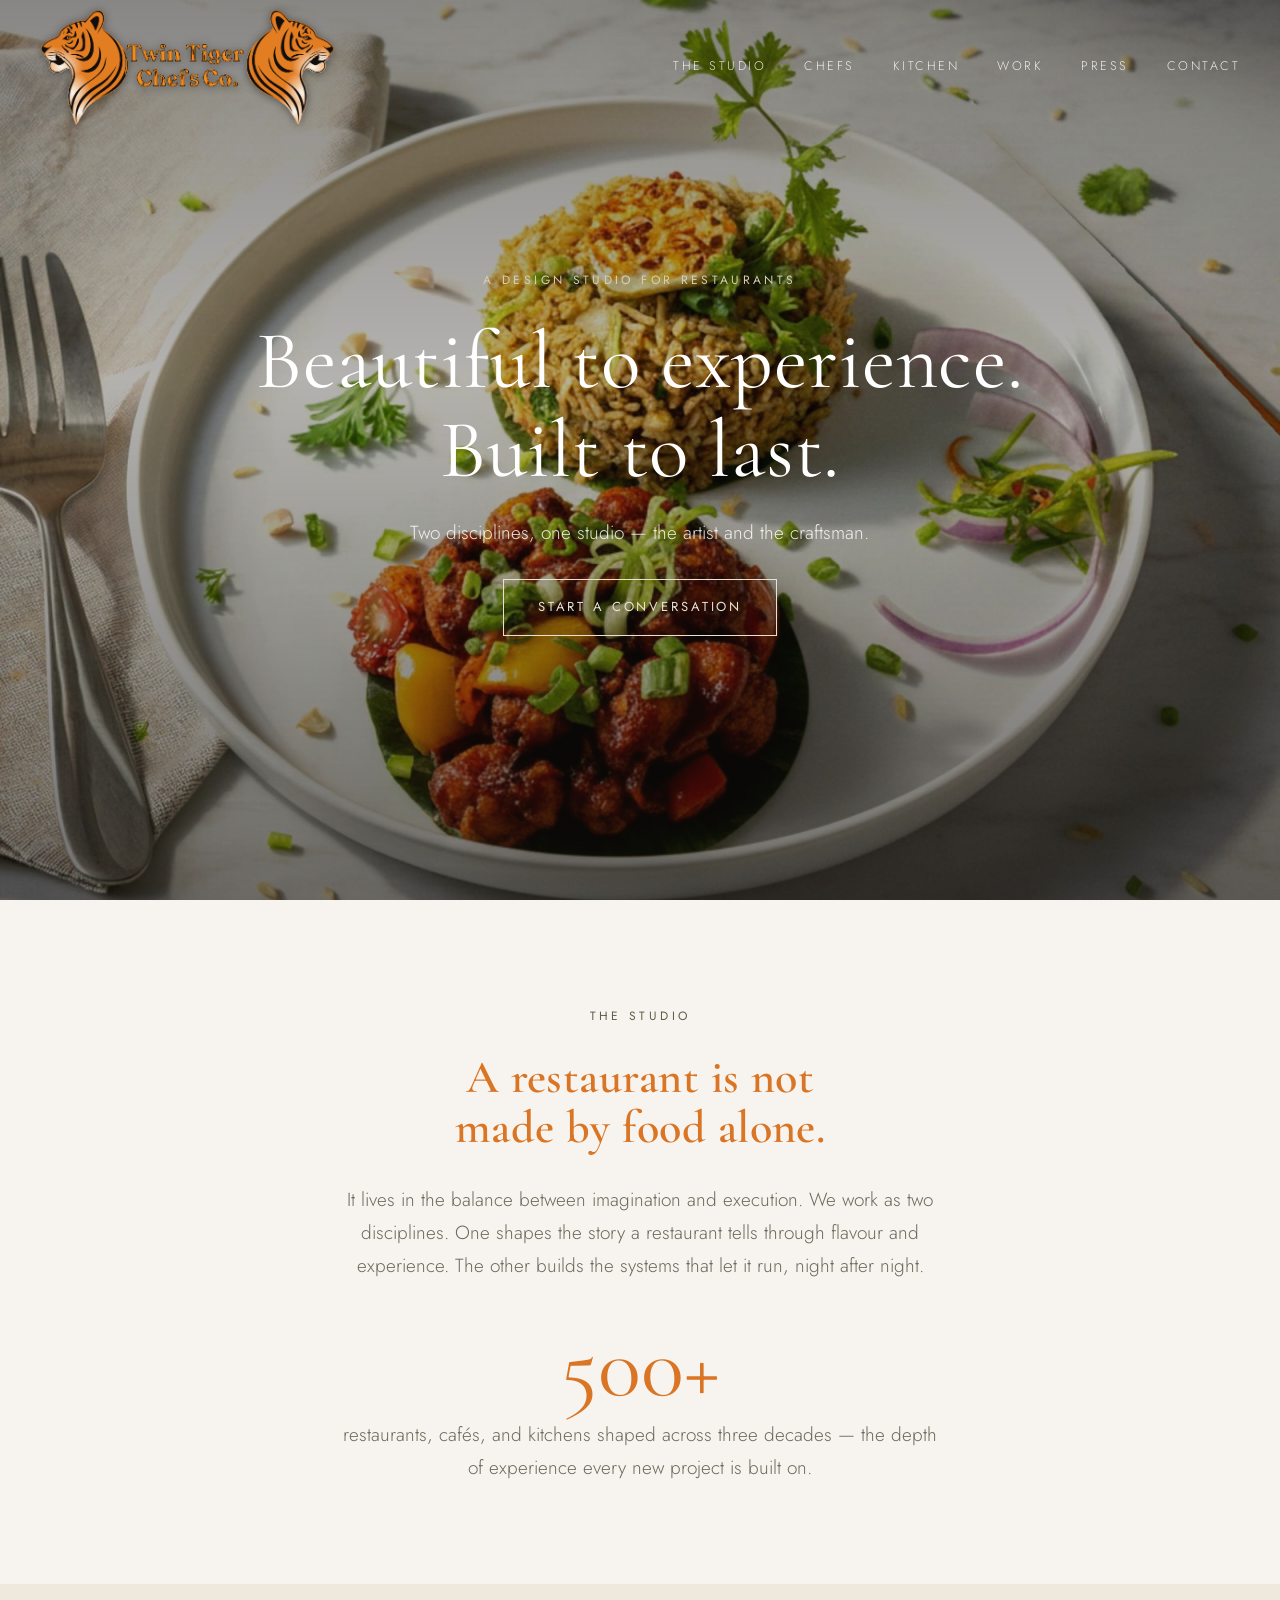
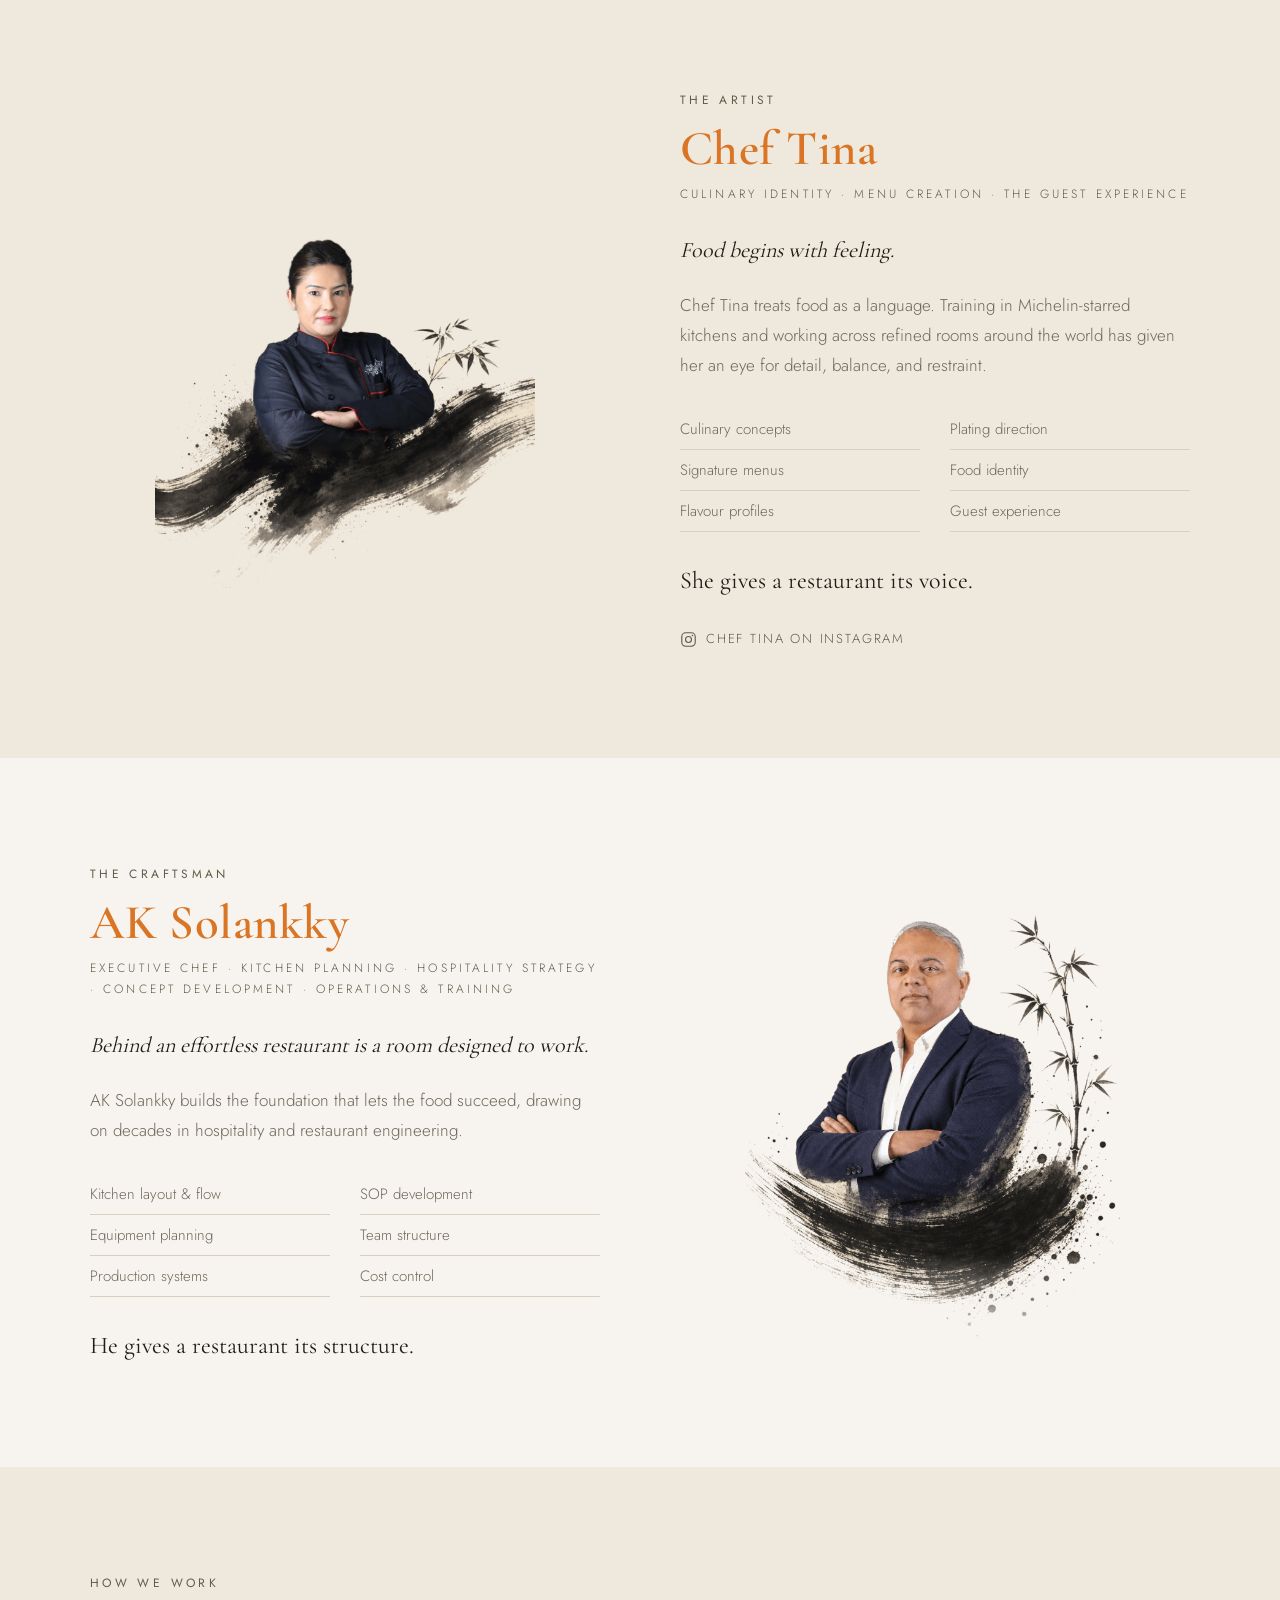
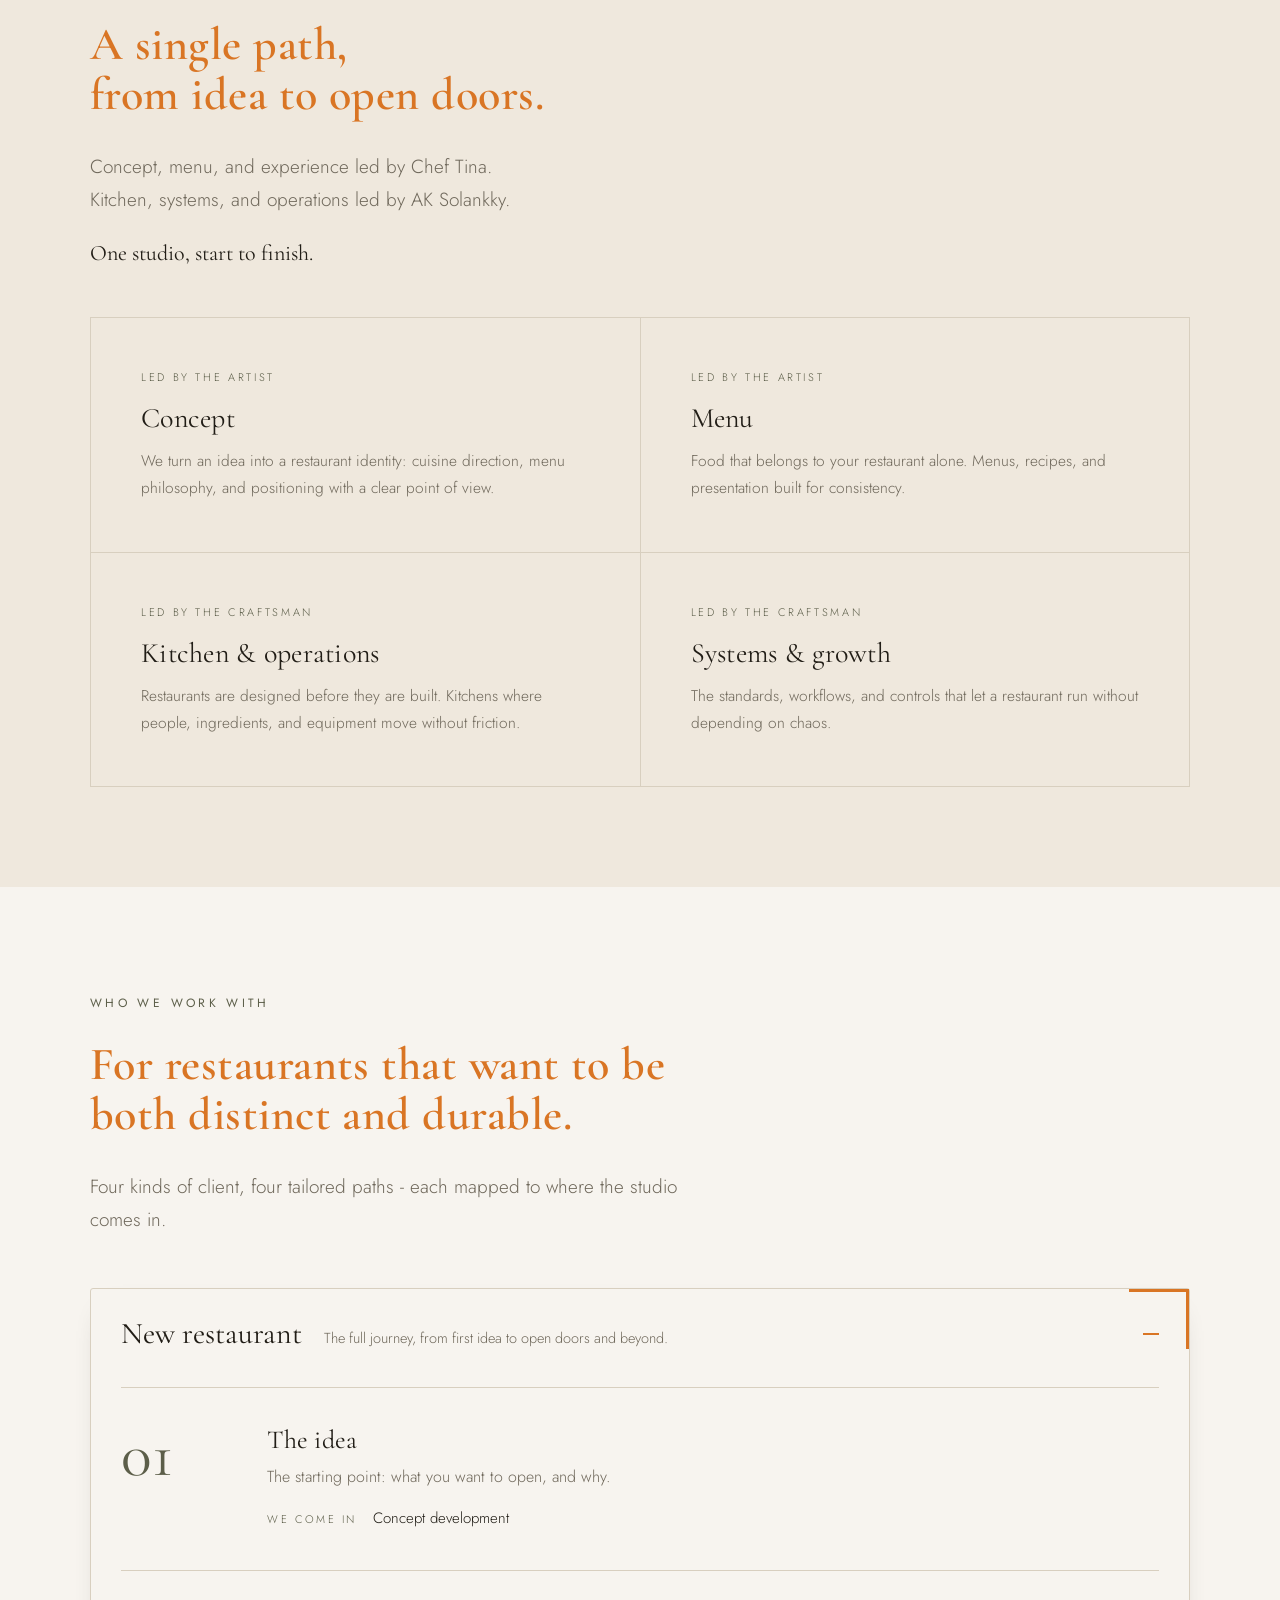
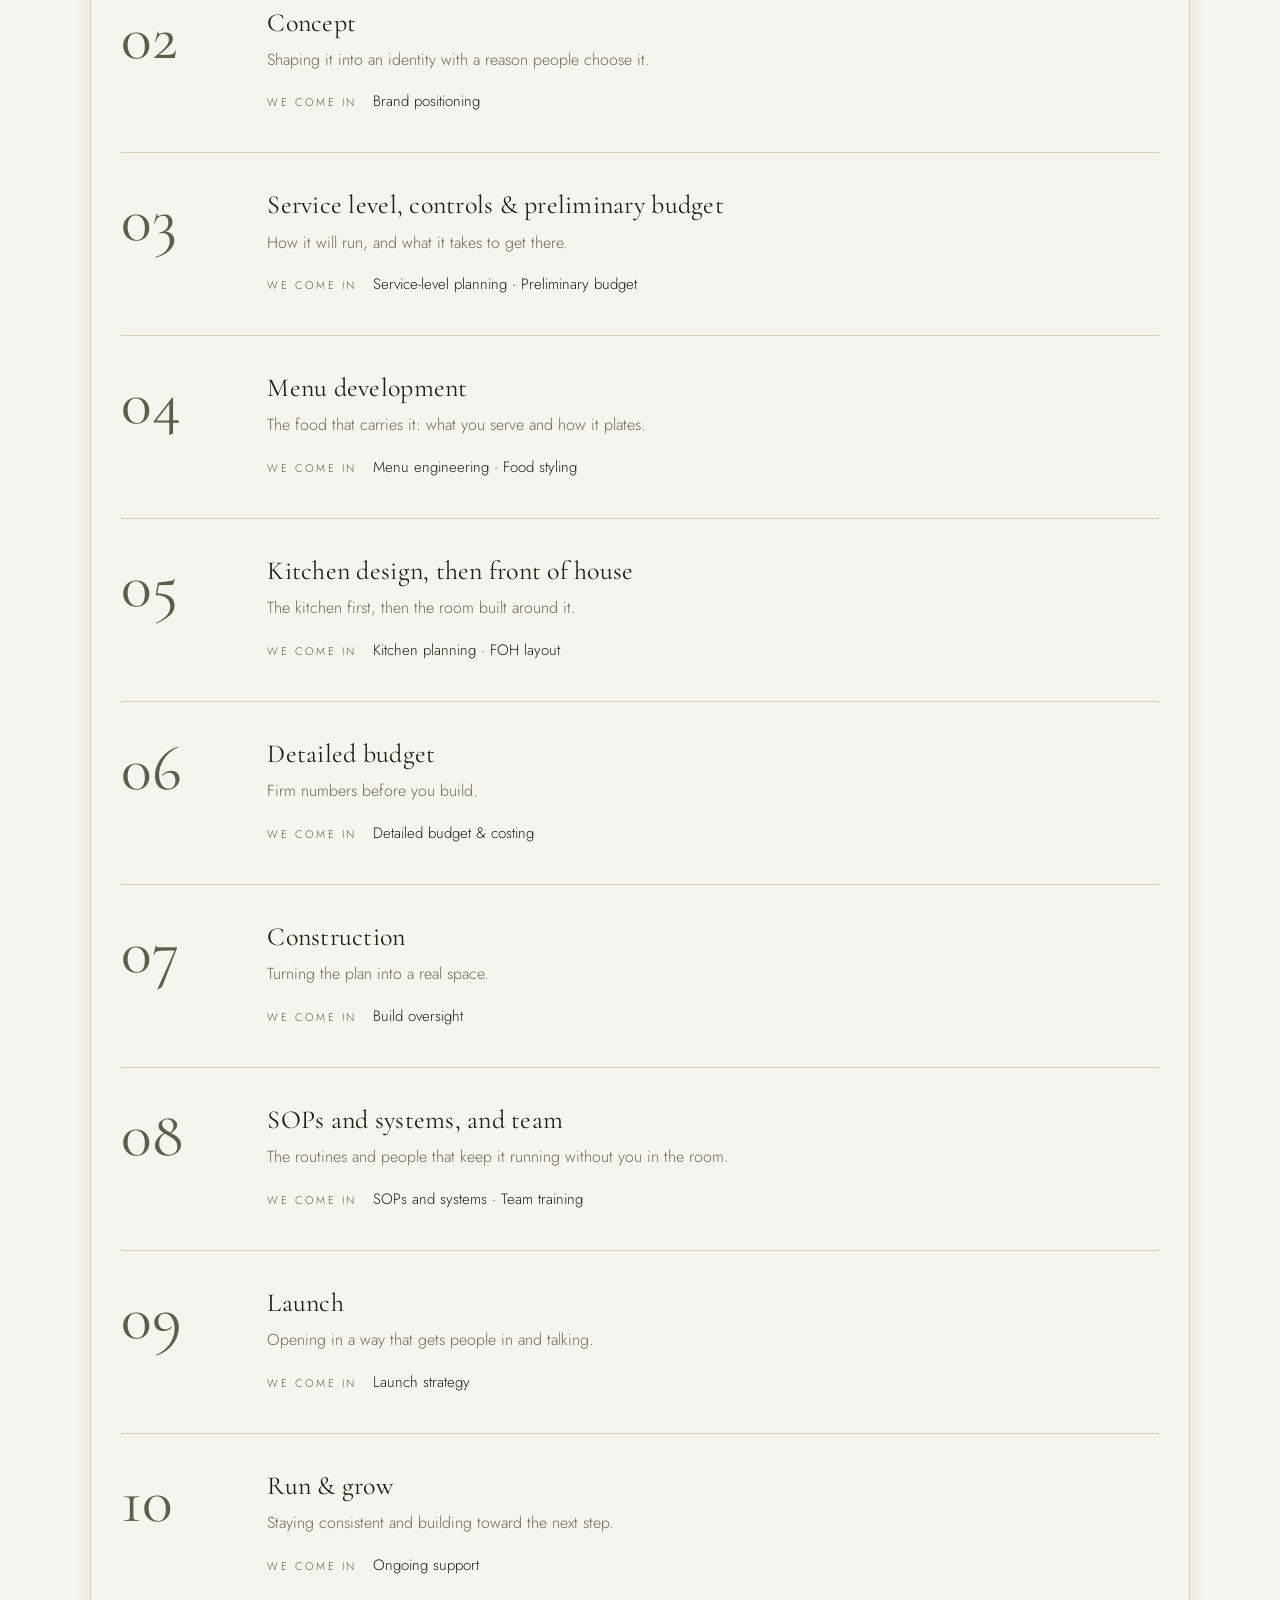
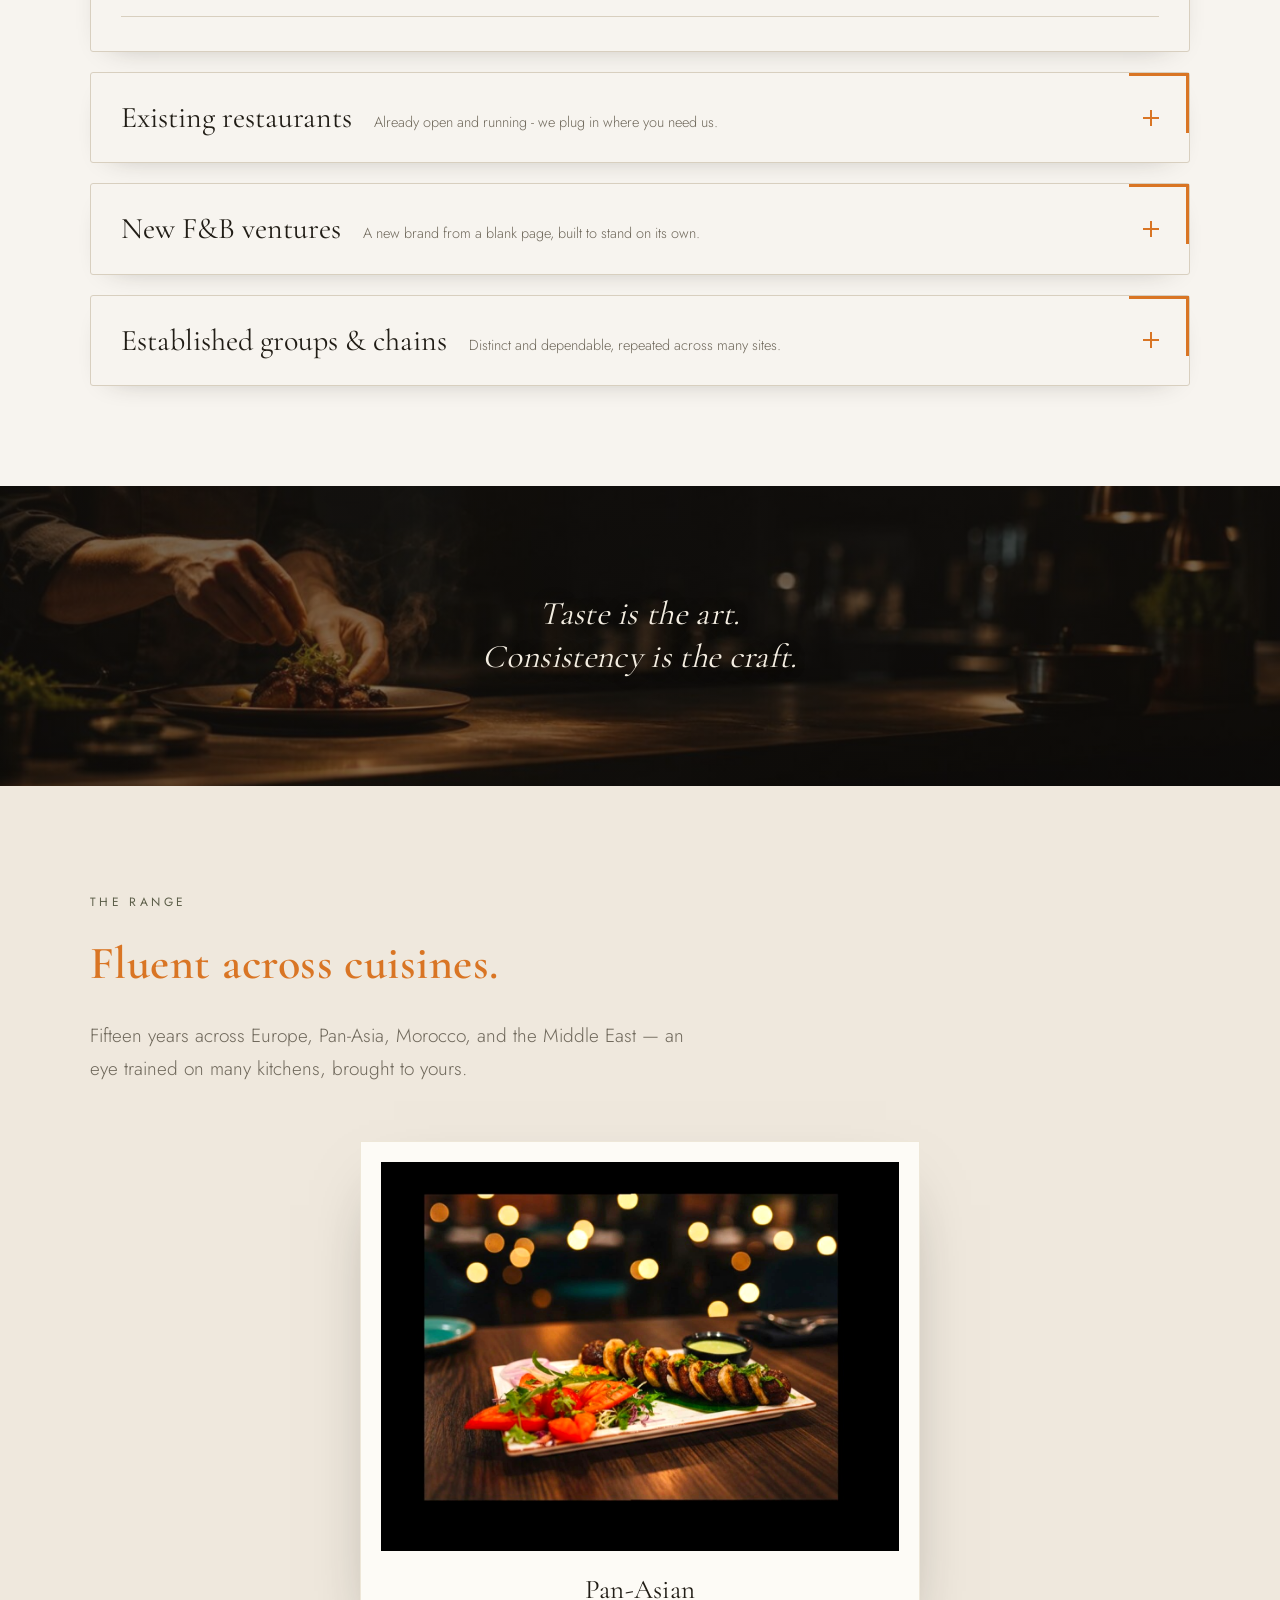
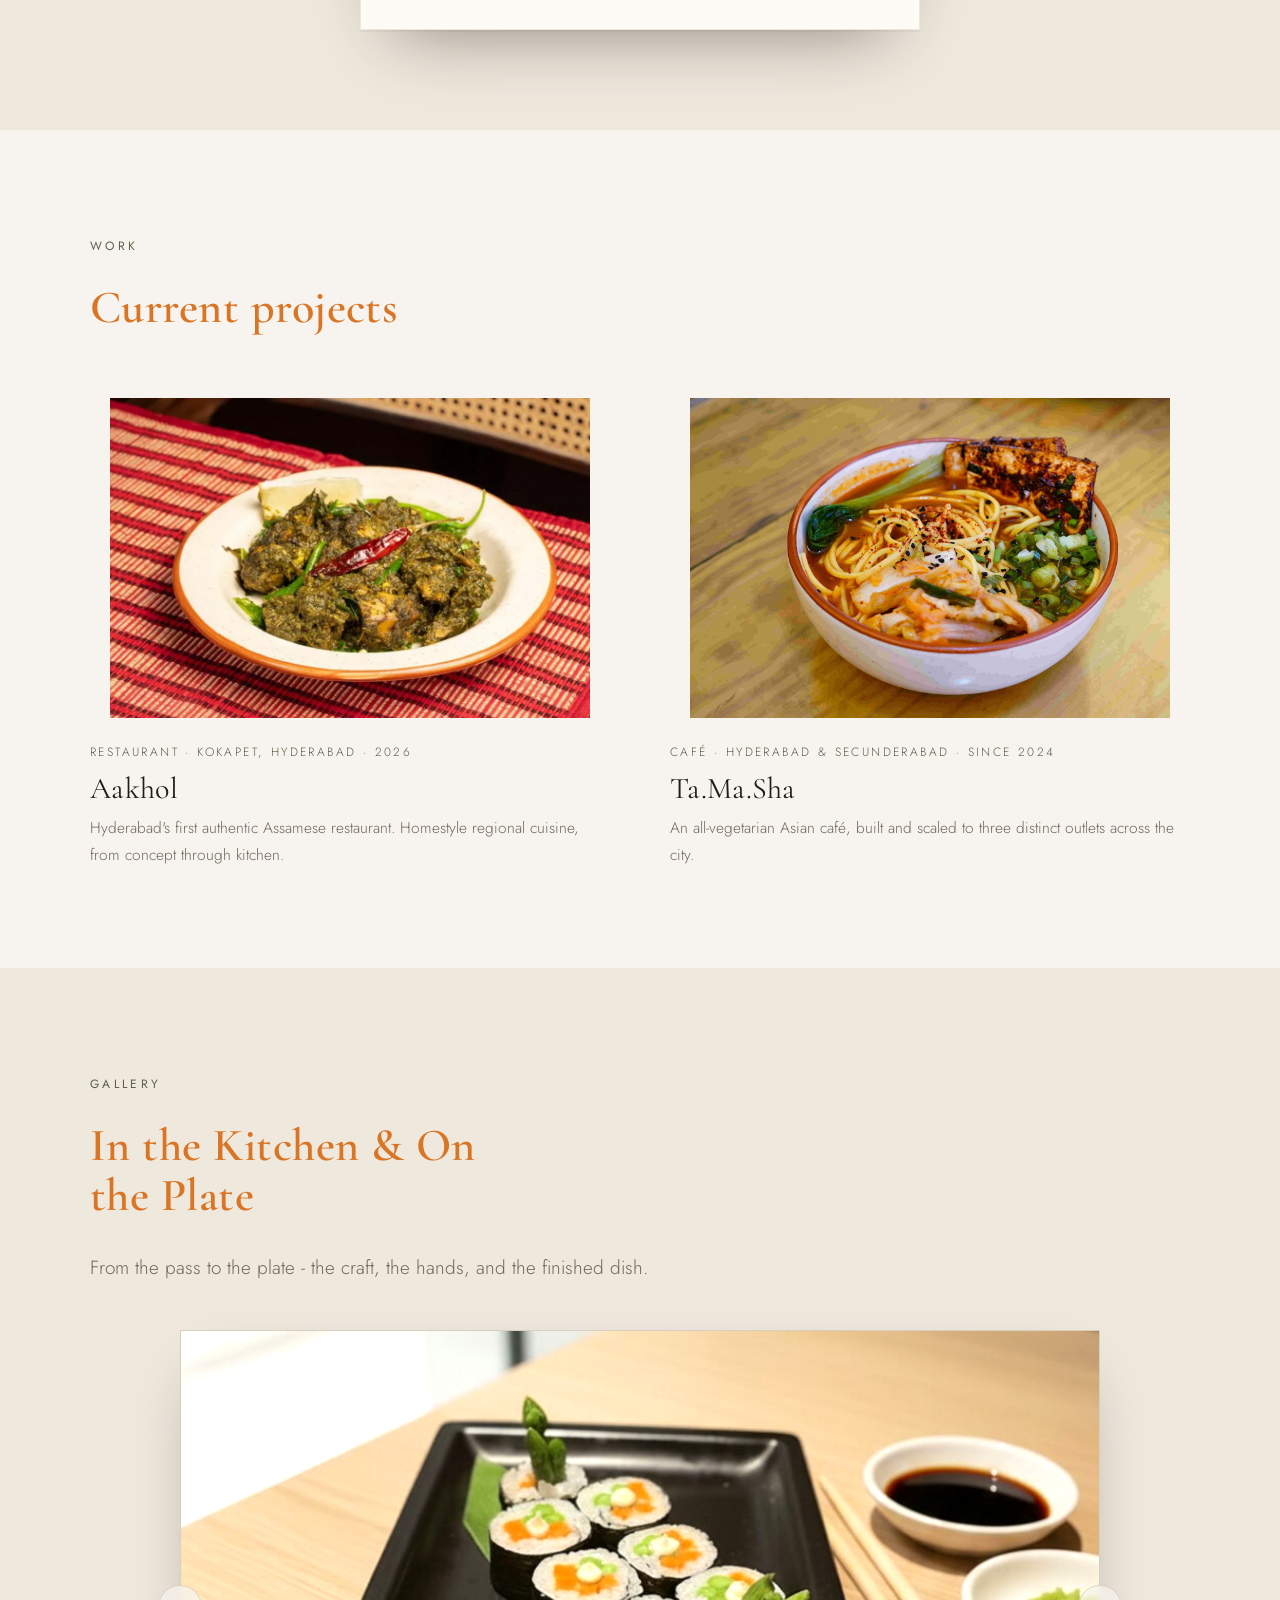
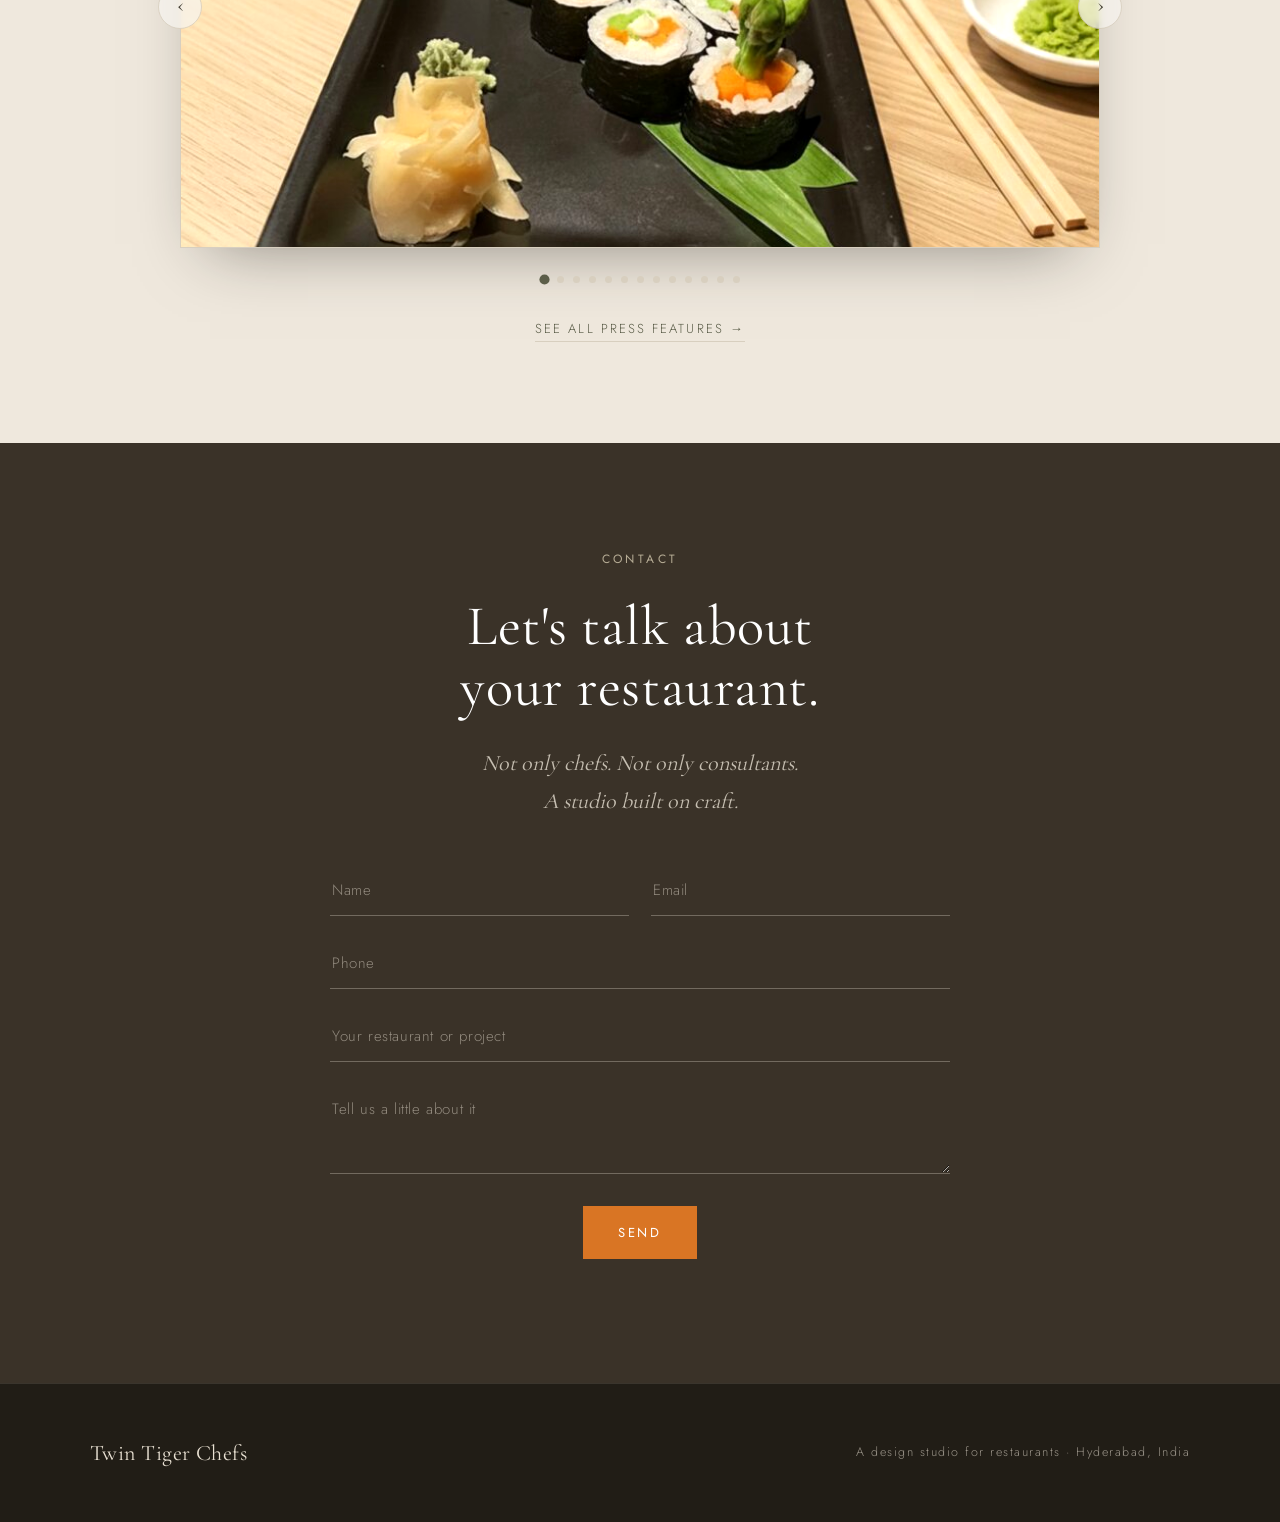
==== commit dc6064ed: "Update index.html" ====
--- a/index.html
+++ b/index.html
@@ -29,7 +29,8 @@
 <!-- ===== NAV ===== -->
 <header class="nav" id="nav">
   <a href="#top" class="brand" aria-label="Twin Tiger Chefs"><img src="assets/logo.png" alt="Twin Tiger Chefs" class="brand-logo"></a>
-  <nav class="navlinks">
+  <button class="navtoggle" type="button" aria-label="Open menu" aria-expanded="false" aria-controls="navlinks"><span class="bar"></span><span class="bar"></span><span class="bar"></span></button>
+  <nav class="navlinks" id="navlinks">
     <a href="#studio">The Studio</a>
     <div class="navdrop">
       <a href="#tina" class="navdrop-top">Chefs</a>
@@ -588,6 +589,21 @@
   document.querySelectorAll('.reveal').forEach(function(el){io.observe(el);});
   window.addEventListener('load',function(){setTimeout(function(){document.querySelectorAll('.reveal:not(.in)').forEach(function(el){el.classList.add('in');});},1200);});
 }
+
+// Mobile nav hamburger toggle
+(function(){
+  var nav=document.getElementById('nav');
+  if(!nav) return;
+  var toggle=nav.querySelector('.navtoggle');
+  var links=nav.querySelector('.navlinks');
+  if(!toggle||!links) return;
+  function close(){nav.classList.remove('open');toggle.setAttribute('aria-expanded','false');}
+  function open(){nav.classList.add('open');toggle.setAttribute('aria-expanded','true');}
+  toggle.addEventListener('click',function(){nav.classList.contains('open')?close():open();});
+  links.addEventListener('click',function(e){if(e.target.closest('a'))close();});
+  document.addEventListener('keydown',function(e){if(e.key==='Escape')close();});
+  window.addEventListener('resize',function(){if(window.innerWidth>860)close();});
+})();
 </script>
 <script>
 // Contact form — submit to Web3Forms via fetch so the visitor never leaves the page.
@@ -630,4 +646,3 @@
 </script>
 </body>
 </html>
-
